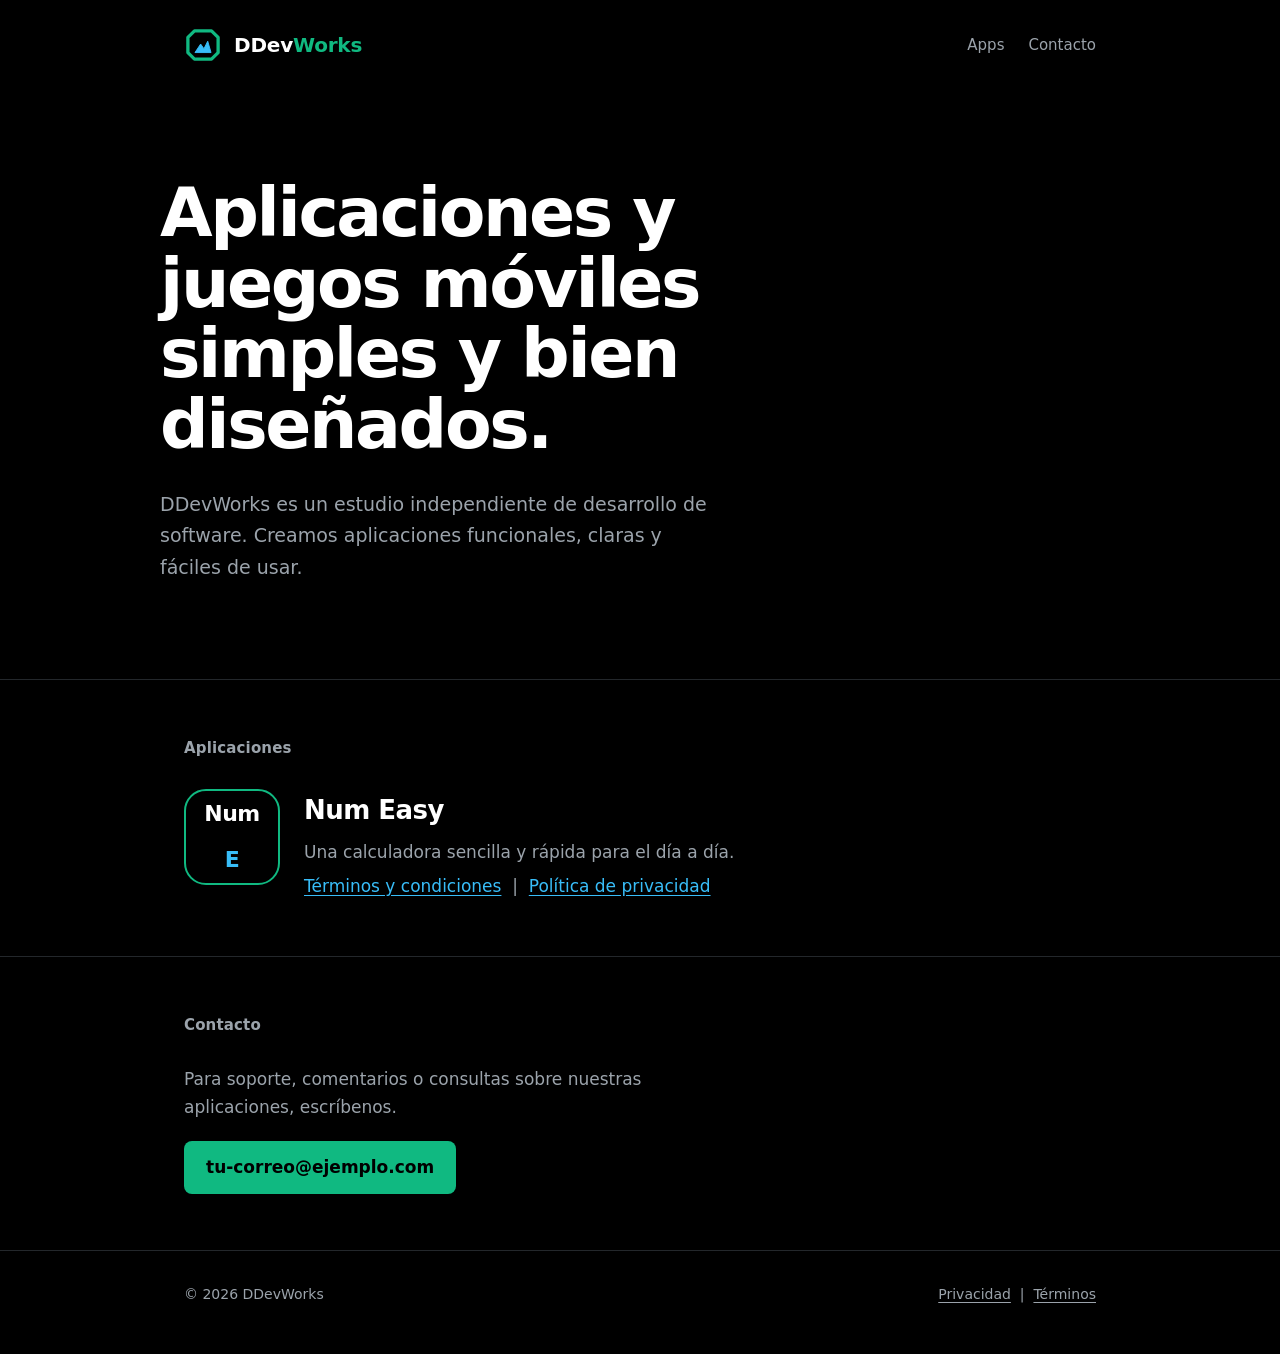
==== index.html @ 54e8f59b "Add files via upload" ====
<!DOCTYPE html>
<html lang="es">
<head>
<meta charset="utf-8">
<meta name="viewport" content="width=device-width, initial-scale=1">
<title>DDevWorks | Aplicaciones y juegos móviles</title>
<meta name="description" content="Aplicaciones y juegos móviles simples, funcionales y bien diseñados.">
<meta name="theme-color" content="#000000">
<link rel="icon" href="data:image/svg+xml,%3Csvg xmlns='http://www.w3.org/2000/svg' viewBox='-40 -36 80 72'%3E%3Crect x='-40' y='-36' width='80' height='72' fill='%23000'/%3E%3Cpath d='M-18,-30 H18 L32,-16 V16 L18,30 H-18 L-32,16 V-16 Z' fill='none' stroke='%2310B981' stroke-width='7' stroke-linejoin='round'/%3E%3Cpath d='M-17,16 L-5,-2 L2,8 L10,-8 L17,16 Z' fill='%2338BDF8' stroke='%2338BDF8' stroke-width='2' stroke-linejoin='round'/%3E%3C/svg%3E">
<style>
:root{--bg:#000;--fg:#fff;--muted:#9ba3ab;--em:#10B981;--sky:#38BDF8;--line:#23272b}
*{box-sizing:border-box}
html{-webkit-text-size-adjust:100%}
body{margin:0;background:var(--bg);color:var(--fg);font:17px/1.65 system-ui,-apple-system,"Segoe UI",Roboto,"Helvetica Neue",Arial,sans-serif}
a{color:var(--sky);text-underline-offset:3px}
a:focus-visible,.btn:focus-visible{outline:2px solid var(--sky);outline-offset:3px}
.wrap{max-width:960px;margin:0 auto;padding:0 24px}
header .wrap{display:flex;align-items:center;justify-content:space-between;gap:16px;padding-top:28px;padding-bottom:28px}
.brand{display:flex;align-items:center;gap:12px;color:var(--fg);text-decoration:none;font-weight:700;font-size:20px;letter-spacing:-.01em}
.brand b{color:var(--em);font-weight:700}
.brand svg{width:38px;height:34px;flex:none}
nav{display:flex;gap:24px}
nav a{color:var(--muted);text-decoration:none;font-size:15px}
nav a:hover{color:var(--fg)}
.hero{padding:88px 0 96px}
h1{margin:0;max-width:16ch;font-size:clamp(38px,7vw,68px);line-height:1.04;letter-spacing:-.035em;font-weight:700}
.lead{margin:28px 0 0;max-width:46ch;color:var(--muted);font-size:19px}
section{border-top:1px solid var(--line);padding:56px 0}
h2{margin:0 0 28px;font-size:15px;font-weight:600;color:var(--muted);letter-spacing:.01em}
.app{display:grid;grid-template-columns:96px 1fr;gap:24px;align-items:start}
.app-icon{width:96px;height:96px;border:2px solid var(--em);border-radius:22px;display:grid;place-items:center;font-weight:700;font-size:22px;letter-spacing:-.02em}
.app-icon span{color:var(--sky)}
.app h3{margin:0;font-size:26px;letter-spacing:-.02em}
.app p{margin:6px 0 0;color:var(--muted);max-width:52ch}
.contact p{margin:0 0 20px;max-width:48ch;color:var(--muted)}
.btn{display:inline-block;background:var(--em);color:#000;text-decoration:none;font-weight:600;padding:12px 22px;border-radius:8px}
.btn:hover{background:#34d399}
footer{border-top:1px solid var(--line);padding:32px 0 48px;color:var(--muted);font-size:14px}
footer .wrap{display:flex;flex-wrap:wrap;justify-content:space-between;gap:12px 24px}
footer a{color:var(--muted)}
footer a:hover{color:var(--fg)}
@media (max-width:560px){.app{grid-template-columns:1fr}.hero{padding:56px 0 64px}}
</style>
</head>
<body>

<header>
  <div class="wrap">
    <a class="brand" href="index.html" aria-label="DDevWorks, inicio">
      <svg viewBox="-40 -36 80 72" aria-hidden="true"><path d="M-18,-30 H18 L32,-16 V16 L18,30 H-18 L-32,16 V-16 Z" fill="none" stroke="#10B981" stroke-width="7" stroke-linejoin="round"/><path d="M-17,16 L-5,-2 L2,8 L10,-8 L17,16 Z" fill="#38BDF8" stroke="#38BDF8" stroke-width="2" stroke-linejoin="round"/></svg>
      <span>DDev<b>Works</b></span>
    </a>
    <nav aria-label="Principal">
      <a href="#apps">Apps</a>
      <a href="#contacto">Contacto</a>
    </nav>
  </div>
</header>

<main>
  <div class="wrap hero">
    <h1>Aplicaciones y juegos móviles simples y bien diseñados.</h1>
    <p class="lead">DDevWorks es un estudio independiente de desarrollo de software. Creamos aplicaciones funcionales, claras y fáciles de usar.</p>
  </div>

  <section id="apps">
    <div class="wrap">
      <h2>Aplicaciones</h2>
      <article class="app">
        <div class="app-icon" aria-hidden="true">Num<span>E</span></div>
        <div>
          <h3>Num Easy</h3>
          <p>Una calculadora sencilla y rápida para el día a día.</p>
          <p><a href="terms.html">Términos y condiciones</a> &nbsp;|&nbsp; <a href="privacy.html">Política de privacidad</a></p>
          <!-- Cuando tengas el enlace de Google Play, quita las marcas de comentario de la siguiente línea y reemplaza la dirección:
          <p><a class="btn" href="URL_DE_GOOGLE_PLAY">Ver en Google Play</a></p>
          -->
        </div>
      </article>
    </div>
  </section>

  <section id="contacto" class="contact">
    <div class="wrap">
      <h2>Contacto</h2>
      <p>Para soporte, comentarios o consultas sobre nuestras aplicaciones, escríbenos.</p>
      <a class="btn" href="mailto:tu-correo@ejemplo.com">tu-correo@ejemplo.com</a>
    </div>
  </section>
</main>

<footer>
  <div class="wrap">
    <span>&copy; 2026 DDevWorks</span>
    <span><a href="privacy.html">Privacidad</a> &nbsp;|&nbsp; <a href="terms.html">Términos</a></span>
  </div>
</footer>

</body>
</html>
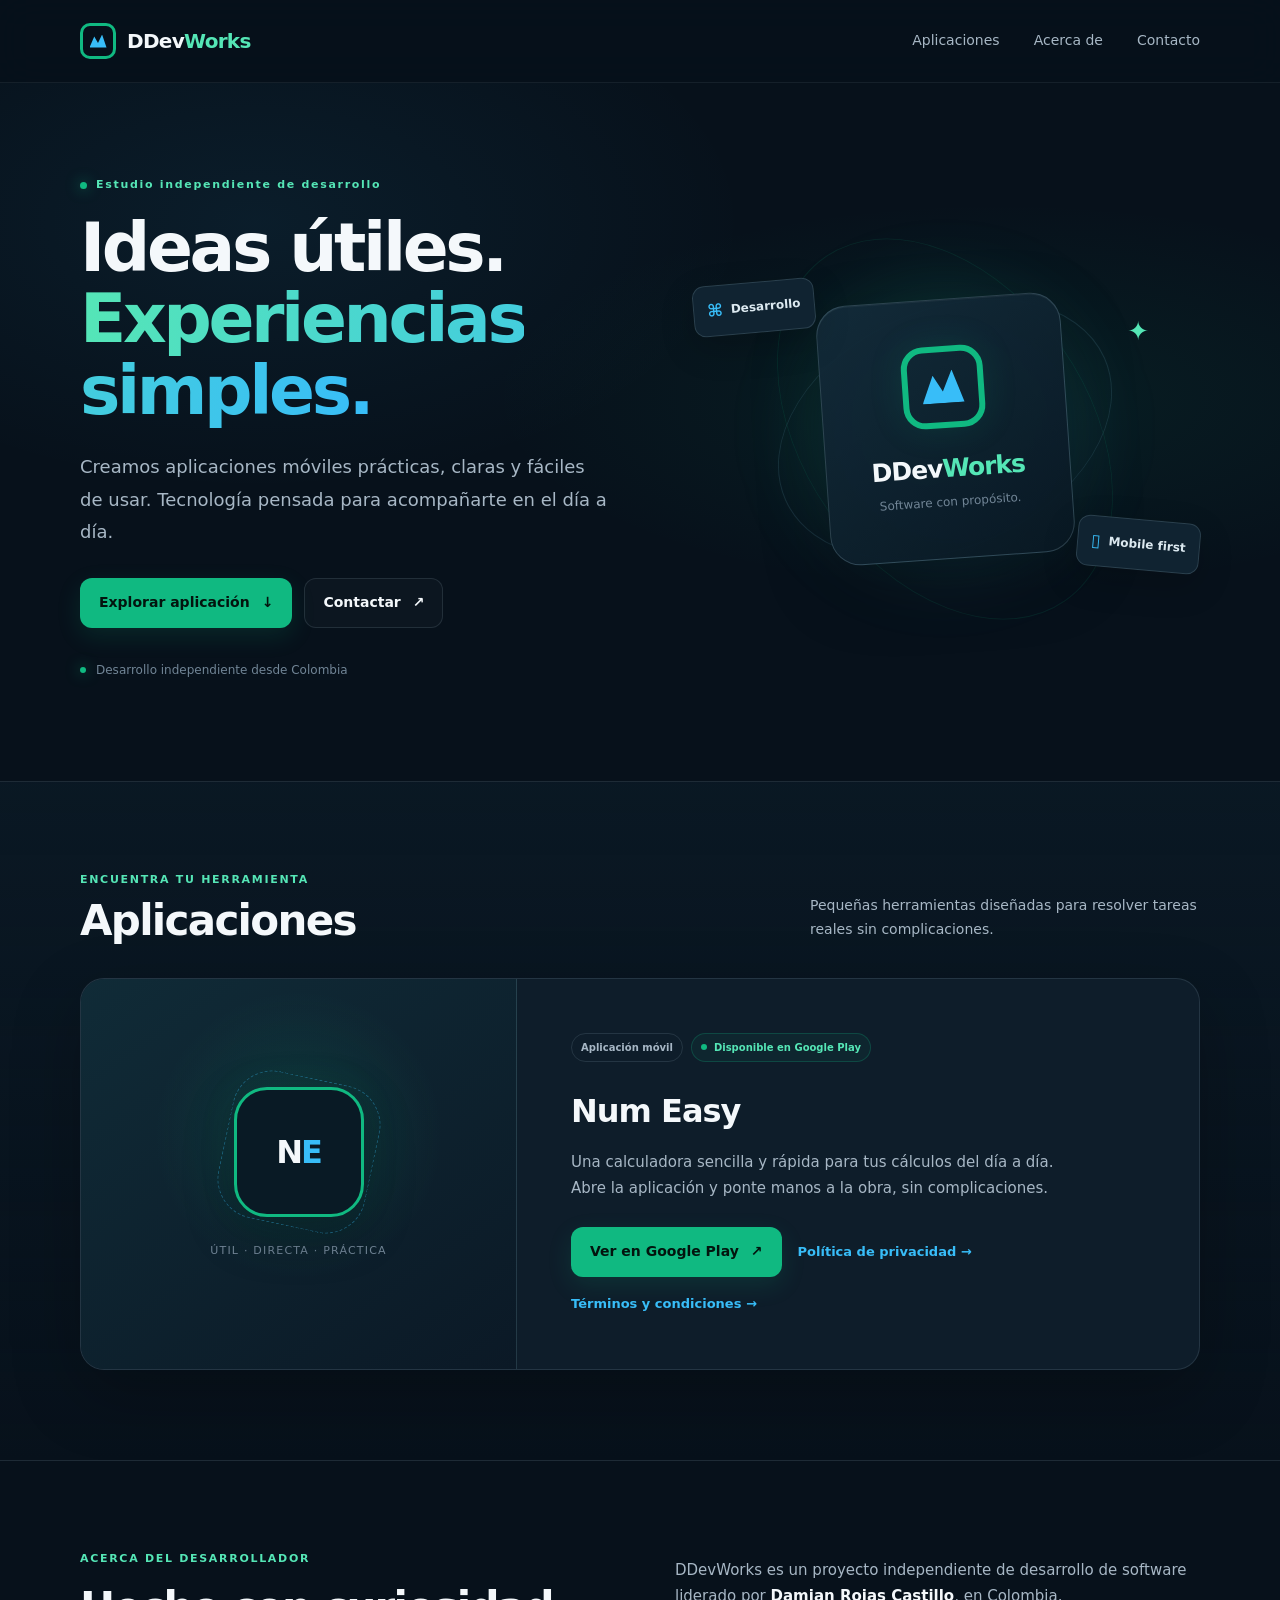
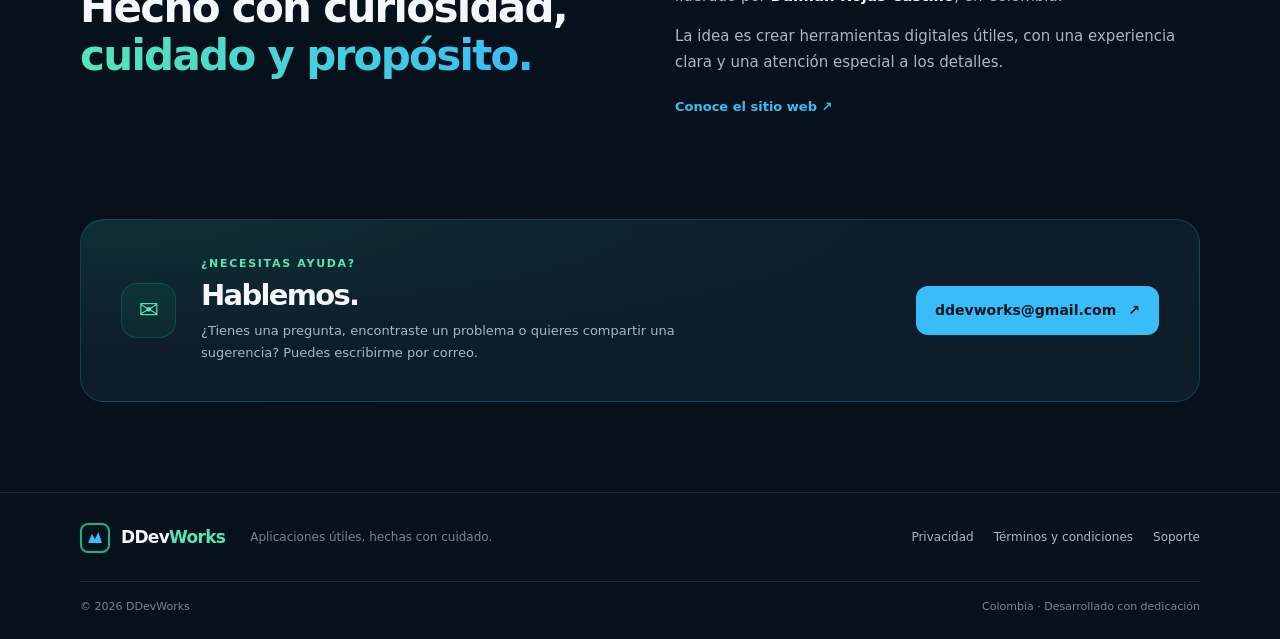
==== commit 1bd4b993: "Add files via upload" ====
--- a/index.html
+++ b/index.html
@@ -1,100 +1,109 @@
-<!DOCTYPE html>
+<!doctype html>
 <html lang="es">
 <head>
-<meta charset="utf-8">
-<meta name="viewport" content="width=device-width, initial-scale=1">
-<title>DDevWorks | Aplicaciones y juegos móviles</title>
-<meta name="description" content="Aplicaciones y juegos móviles simples, funcionales y bien diseñados.">
-<meta name="theme-color" content="#000000">
-<link rel="icon" href="data:image/svg+xml,%3Csvg xmlns='http://www.w3.org/2000/svg' viewBox='-40 -36 80 72'%3E%3Crect x='-40' y='-36' width='80' height='72' fill='%23000'/%3E%3Cpath d='M-18,-30 H18 L32,-16 V16 L18,30 H-18 L-32,16 V-16 Z' fill='none' stroke='%2310B981' stroke-width='7' stroke-linejoin='round'/%3E%3Cpath d='M-17,16 L-5,-2 L2,8 L10,-8 L17,16 Z' fill='%2338BDF8' stroke='%2338BDF8' stroke-width='2' stroke-linejoin='round'/%3E%3C/svg%3E">
-<style>
-:root{--bg:#000;--fg:#fff;--muted:#9ba3ab;--em:#10B981;--sky:#38BDF8;--line:#23272b}
-*{box-sizing:border-box}
-html{-webkit-text-size-adjust:100%}
-body{margin:0;background:var(--bg);color:var(--fg);font:17px/1.65 system-ui,-apple-system,"Segoe UI",Roboto,"Helvetica Neue",Arial,sans-serif}
-a{color:var(--sky);text-underline-offset:3px}
-a:focus-visible,.btn:focus-visible{outline:2px solid var(--sky);outline-offset:3px}
-.wrap{max-width:960px;margin:0 auto;padding:0 24px}
-header .wrap{display:flex;align-items:center;justify-content:space-between;gap:16px;padding-top:28px;padding-bottom:28px}
-.brand{display:flex;align-items:center;gap:12px;color:var(--fg);text-decoration:none;font-weight:700;font-size:20px;letter-spacing:-.01em}
-.brand b{color:var(--em);font-weight:700}
-.brand svg{width:38px;height:34px;flex:none}
-nav{display:flex;gap:24px}
-nav a{color:var(--muted);text-decoration:none;font-size:15px}
-nav a:hover{color:var(--fg)}
-.hero{padding:88px 0 96px}
-h1{margin:0;max-width:16ch;font-size:clamp(38px,7vw,68px);line-height:1.04;letter-spacing:-.035em;font-weight:700}
-.lead{margin:28px 0 0;max-width:46ch;color:var(--muted);font-size:19px}
-section{border-top:1px solid var(--line);padding:56px 0}
-h2{margin:0 0 28px;font-size:15px;font-weight:600;color:var(--muted);letter-spacing:.01em}
-.app{display:grid;grid-template-columns:96px 1fr;gap:24px;align-items:start}
-.app-icon{width:96px;height:96px;border:2px solid var(--em);border-radius:22px;display:grid;place-items:center;font-weight:700;font-size:22px;letter-spacing:-.02em}
-.app-icon span{color:var(--sky)}
-.app h3{margin:0;font-size:26px;letter-spacing:-.02em}
-.app p{margin:6px 0 0;color:var(--muted);max-width:52ch}
-.contact p{margin:0 0 20px;max-width:48ch;color:var(--muted)}
-.btn{display:inline-block;background:var(--em);color:#000;text-decoration:none;font-weight:600;padding:12px 22px;border-radius:8px}
-.btn:hover{background:#34d399}
-footer{border-top:1px solid var(--line);padding:32px 0 48px;color:var(--muted);font-size:14px}
-footer .wrap{display:flex;flex-wrap:wrap;justify-content:space-between;gap:12px 24px}
-footer a{color:var(--muted)}
-footer a:hover{color:var(--fg)}
-@media (max-width:560px){.app{grid-template-columns:1fr}.hero{padding:56px 0 64px}}
-</style>
+  <meta charset="utf-8">
+  <meta name="viewport" content="width=device-width, initial-scale=1">
+  <meta name="theme-color" content="#07111b">
+  <meta name="description" content="DDevWorks crea aplicaciones móviles útiles, sencillas y cuidadas. Conoce Num Easy y recibe soporte.">
+  <title>DDevWorks — Aplicaciones útiles, hechas con cuidado</title>
+  <link rel="icon" href="assets/img/favicon.svg" type="image/svg+xml">
+  <link rel="stylesheet" href="assets/css/styles.css">
+  <script src="assets/js/main.js" defer></script>
 </head>
 <body>
+  <a class="skip-link" href="#contenido">Saltar al contenido</a>
+  <header class="site-header">
+    <div class="container header-inner">
+      <a class="brand" href="index.html" aria-label="DDevWorks, inicio">
+        <span class="brand-mark" aria-hidden="true"><span></span></span>
+        <span>DDev<span class="brand-accent">Works</span></span>
+      </a>
+      <button class="menu-toggle" type="button" aria-expanded="false" aria-controls="site-nav">
+        <span class="sr-only">Abrir menú</span><span class="menu-lines" aria-hidden="true"></span>
+      </button>
+      <nav class="site-nav" id="site-nav" aria-label="Navegación principal">
+        <a href="#aplicaciones">Aplicaciones</a>
+        <a href="#acerca">Acerca de</a>
+        <a href="#contacto">Contacto</a>
+      </nav>
+    </div>
+  </header>
 
-<header>
-  <div class="wrap">
-    <a class="brand" href="index.html" aria-label="DDevWorks, inicio">
-      <svg viewBox="-40 -36 80 72" aria-hidden="true"><path d="M-18,-30 H18 L32,-16 V16 L18,30 H-18 L-32,16 V-16 Z" fill="none" stroke="#10B981" stroke-width="7" stroke-linejoin="round"/><path d="M-17,16 L-5,-2 L2,8 L10,-8 L17,16 Z" fill="#38BDF8" stroke="#38BDF8" stroke-width="2" stroke-linejoin="round"/></svg>
-      <span>DDev<b>Works</b></span>
-    </a>
-    <nav aria-label="Principal">
-      <a href="#apps">Apps</a>
-      <a href="#contacto">Contacto</a>
-    </nav>
-  </div>
-</header>
+  <main id="contenido">
+    <section class="hero">
+      <div class="container hero-grid">
+        <div class="hero-copy">
+          <p class="eyebrow"><span class="eyebrow-dot"></span> Estudio independiente de desarrollo</p>
+          <h1>Ideas útiles.<br><span class="text-gradient">Experiencias simples.</span></h1>
+          <p class="hero-lead">Creamos aplicaciones móviles prácticas, claras y fáciles de usar. Tecnología pensada para acompañarte en el día a día.</p>
+          <div class="hero-actions">
+            <a class="button button-primary" href="#aplicaciones">Explorar aplicación <span aria-hidden="true">↓</span></a>
+            <a class="button button-secondary" href="mailto:ddevworks@gmail.com">Contactar <span aria-hidden="true">↗</span></a>
+          </div>
+          <div class="hero-note"><span class="status-dot"></span> Desarrollo independiente desde Colombia</div>
+        </div>
+        <div class="hero-art" aria-label="Identidad visual de DDevWorks" role="img">
+          <div class="orbit orbit-one"></div><div class="orbit orbit-two"></div>
+          <div class="art-glow"></div>
+          <div class="logo-tile"><div class="brand-mark brand-mark-large"><span></span></div><div class="tile-wordmark">DDev<span>Works</span></div><p>Software con propósito.</p></div>
+          <span class="float-chip chip-code"><span aria-hidden="true">⌘</span> Desarrollo</span>
+          <span class="float-chip chip-mobile"><span aria-hidden="true">▯</span> Mobile first</span>
+          <span class="float-chip chip-spark">✦</span>
+        </div>
+      </div>
+    </section>
 
-<main>
-  <div class="wrap hero">
-    <h1>Aplicaciones y juegos móviles simples y bien diseñados.</h1>
-    <p class="lead">DDevWorks es un estudio independiente de desarrollo de software. Creamos aplicaciones funcionales, claras y fáciles de usar.</p>
-  </div>
+    <section class="section apps-section" id="aplicaciones">
+      <div class="container">
+        <div class="section-heading">
+          <div><p class="eyebrow">ENCUENTRA TU HERRAMIENTA</p><h2>Aplicaciones</h2></div>
+          <p>Pequeñas herramientas diseñadas para resolver tareas reales sin complicaciones.</p>
+        </div>
+        <article class="app-card">
+          <div class="app-visual">
+            <div class="num-icon" aria-label="Icono conceptual de Num Easy">
+              <span class="num-symbol">N<span>E</span></span>
+              <span class="num-orbit"></span>
+            </div>
+            <span class="visual-caption">Útil · Directa · Práctica</span>
+          </div>
+          <div class="app-details">
+            <div class="app-meta"><span class="tag">Aplicación móvil</span><span class="tag tag-live"><span></span> Disponible en Google Play</span></div>
+            <h3>Num Easy</h3>
+            <p class="app-description">Una calculadora sencilla y rápida para tus cálculos del día a día. Abre la aplicación y ponte manos a la obra, sin complicaciones.</p>
+            <div class="app-links">
+              <a class="button button-primary" href="https://play.google.com/store/apps/details?id=com.ddevworks.numeasy&amp;pcampaignid=web_share" target="_blank" rel="noopener noreferrer">Ver en Google Play <span aria-hidden="true">↗</span></a>
+              <a class="text-link" href="privacy.html">Política de privacidad <span aria-hidden="true">→</span></a>
+              <a class="text-link" href="terms.html">Términos y condiciones <span aria-hidden="true">→</span></a>
+            </div>
+          </div>
+        </article>
+      </div>
+    </section>
 
-  <section id="apps">
-    <div class="wrap">
-      <h2>Aplicaciones</h2>
-      <article class="app">
-        <div class="app-icon" aria-hidden="true">Num<span>E</span></div>
-        <div>
-          <h3>Num Easy</h3>
-          <p>Una calculadora sencilla y rápida para el día a día.</p>
-          <p><a href="terms.html">Términos y condiciones</a> &nbsp;|&nbsp; <a href="privacy.html">Política de privacidad</a></p>
-          <!-- Cuando tengas el enlace de Google Play, quita las marcas de comentario de la siguiente línea y reemplaza la dirección:
-          <p><a class="btn" href="URL_DE_GOOGLE_PLAY">Ver en Google Play</a></p>
-          -->
-        </div>
-      </article>
+    <section class="section about-section" id="acerca">
+      <div class="container about-grid">
+        <div><p class="eyebrow">ACERCA DEL DESARROLLADOR</p><h2>Hecho con curiosidad,<br><span class="text-gradient">cuidado y propósito.</span></h2></div>
+        <div class="about-copy"><p>DDevWorks es un proyecto independiente de desarrollo de software liderado por <strong>Damian Rojas Castillo</strong>, en Colombia.</p><p>La idea es crear herramientas digitales útiles, con una experiencia clara y una atención especial a los detalles.</p><a class="text-link" href="https://ddevworks.blogspot.com/" target="_blank" rel="noopener noreferrer">Conoce el sitio web <span aria-hidden="true">↗</span></a></div>
+      </div>
+    </section>
+
+    <section class="contact-section" id="contacto">
+      <div class="container contact-panel">
+        <div class="contact-icon" aria-hidden="true">✉</div>
+        <div class="contact-copy"><p class="eyebrow">¿NECESITAS AYUDA?</p><h2>Hablemos.</h2><p>¿Tienes una pregunta, encontraste un problema o quieres compartir una sugerencia? Puedes escribirme por correo.</p></div>
+        <a class="button button-light" href="mailto:ddevworks@gmail.com">ddevworks@gmail.com <span aria-hidden="true">↗</span></a>
+      </div>
+    </section>
+  </main>
+
+  <footer class="site-footer">
+    <div class="container footer-main">
+      <a class="brand footer-brand" href="index.html"><span class="brand-mark" aria-hidden="true"><span></span></span><span>DDev<span class="brand-accent">Works</span></span></a>
+      <p>Aplicaciones útiles, hechas con cuidado.</p>
+      <nav aria-label="Enlaces legales"><a href="privacy.html">Privacidad</a><a href="terms.html">Términos y condiciones</a><a href="mailto:ddevworks@gmail.com">Soporte</a></nav>
     </div>
-  </section>
-
-  <section id="contacto" class="contact">
-    <div class="wrap">
-      <h2>Contacto</h2>
-      <p>Para soporte, comentarios o consultas sobre nuestras aplicaciones, escríbenos.</p>
-      <a class="btn" href="mailto:tu-correo@ejemplo.com">tu-correo@ejemplo.com</a>
-    </div>
-  </section>
-</main>
-
-<footer>
-  <div class="wrap">
-    <span>&copy; 2026 DDevWorks</span>
-    <span><a href="privacy.html">Privacidad</a> &nbsp;|&nbsp; <a href="terms.html">Términos</a></span>
-  </div>
-</footer>
-
+    <div class="container footer-bottom"><span>© <span data-current-year>2026</span> DDevWorks</span><span>Colombia <span aria-hidden="true">·</span> Desarrollado con dedicación</span></div>
+  </footer>
 </body>
 </html>
--- a/assets/css/styles.css
+++ b/assets/css/styles.css
@@ -0,0 +1,182 @@
+:root {
+  color-scheme: dark;
+  --bg: #07111b;
+  --bg-soft: #0b1824;
+  --surface: #0e1d2a;
+  --surface-raised: #122536;
+  --text: #f4f8fb;
+  --muted: #a7b7c5;
+  --subtle: #718596;
+  --green: #10b981;
+  --green-light: #55e6b6;
+  --blue: #38bdf8;
+  --line: rgba(183, 211, 230, .13);
+  --radius: 24px;
+  --shadow: 0 24px 70px rgba(0, 0, 0, .24);
+}
+* { box-sizing: border-box; }
+html { scroll-behavior: smooth; scroll-padding-top: 90px; }
+body { margin: 0; background: var(--bg); color: var(--text); font: 16px/1.7 system-ui, -apple-system, BlinkMacSystemFont, "Segoe UI", sans-serif; -webkit-font-smoothing: antialiased; }
+a { color: inherit; text-underline-offset: 4px; }
+a:focus-visible, button:focus-visible { outline: 3px solid var(--blue); outline-offset: 4px; }
+button, a { -webkit-tap-highlight-color: transparent; }
+.container { width: min(1120px, calc(100% - 48px)); margin-inline: auto; }
+.skip-link { position: absolute; top: -60px; left: 16px; z-index: 100; padding: 10px 14px; background: var(--green); color: #04120d; border-radius: 8px; }
+.skip-link:focus { top: 12px; }
+.sr-only { position: absolute; width: 1px; height: 1px; padding: 0; margin: -1px; overflow: hidden; clip: rect(0,0,0,0); white-space: nowrap; border: 0; }
+.site-header { position: sticky; z-index: 20; top: 0; background: rgba(7,17,27,.84); border-bottom: 1px solid rgba(183,211,230,.08); backdrop-filter: blur(18px); }
+.header-inner { min-height: 82px; display: flex; align-items: center; justify-content: space-between; gap: 24px; }
+.brand { display: inline-flex; align-items: center; gap: 11px; text-decoration: none; font-size: 20px; font-weight: 750; letter-spacing: -.7px; }
+.brand-accent { color: var(--green-light); }
+.brand-mark { position: relative; display: inline-grid; place-items: center; width: 36px; height: 36px; border: 3px solid var(--green); border-radius: 10px; transform: rotate(0deg); flex: none; }
+.brand-mark span { width: 17px; height: 13px; background: var(--blue); clip-path: polygon(0 100%, 28% 15%, 50% 65%, 74% 0, 100% 100%); }
+.site-nav { display: flex; align-items: center; gap: 34px; }
+.site-nav a, .site-footer nav a { color: var(--muted); font-size: 14px; text-decoration: none; transition: color .2s ease; }
+.site-nav a:hover, .site-footer nav a:hover { color: var(--green-light); }
+.menu-toggle { display: none; }
+.hero { position: relative; overflow: hidden; padding: 94px 0 100px; background: radial-gradient(ellipse at 78% 45%, rgba(16,185,129,.08), transparent 36%), radial-gradient(ellipse at 20% 20%, rgba(56,189,248,.07), transparent 34%); }
+.hero-grid { display: grid; grid-template-columns: 1.05fr .95fr; align-items: center; gap: 48px; min-height: 430px; }
+.eyebrow { display: flex; align-items: center; gap: 9px; margin: 0 0 18px; color: var(--green-light); font-size: 11px; line-height: 1.5; font-weight: 800; letter-spacing: 1.7px; }
+.eyebrow-dot, .status-dot { width: 7px; height: 7px; border-radius: 50%; background: var(--green); box-shadow: 0 0 14px rgba(16,185,129,.7); }
+h1, h2, h3, p { margin-top: 0; }
+h1 { margin-bottom: 24px; font-size: clamp(42px, 5.3vw, 68px); line-height: 1.06; letter-spacing: -3.4px; font-weight: 780; }
+.text-gradient { color: var(--green-light); background: linear-gradient(100deg, var(--green-light), var(--blue)); -webkit-background-clip: text; background-clip: text; -webkit-text-fill-color: transparent; }
+.hero-lead { max-width: 530px; margin-bottom: 30px; color: var(--muted); font-size: 18px; line-height: 1.8; }
+.hero-actions { display: flex; flex-wrap: wrap; gap: 12px; }
+.button { display: inline-flex; min-height: 48px; align-items: center; justify-content: center; gap: 12px; padding: 12px 18px; border: 1px solid transparent; border-radius: 12px; font-size: 14px; font-weight: 750; text-decoration: none; transition: transform .2s ease, background .2s ease, border-color .2s ease; }
+.button:hover { transform: translateY(-2px); }
+.button-primary { color: #03140e; background: var(--green); box-shadow: 0 8px 24px rgba(16,185,129,.14); }
+.button-primary:hover { background: var(--green-light); }
+.button-secondary { color: var(--text); border-color: var(--line); background: rgba(255,255,255,.025); }
+.button-secondary:hover { border-color: rgba(56,189,248,.5); }
+.hero-note { display: flex; align-items: center; gap: 10px; margin-top: 32px; color: var(--subtle); font-size: 12px; }
+.status-dot { width: 6px; height: 6px; }
+.hero-art { min-height: 390px; display: grid; place-items: center; position: relative; isolation: isolate; }
+.art-glow { position: absolute; width: 280px; height: 280px; border-radius: 50%; background: linear-gradient(135deg, rgba(16,185,129,.16), rgba(56,189,248,.13)); filter: blur(36px); z-index: -1; }
+.orbit { position: absolute; width: 350px; height: 350px; border: 1px solid rgba(117,181,205,.15); border-radius: 50%; transform: rotate(-24deg) scaleY(.68); }
+.orbit-two { width: 420px; height: 420px; transform: rotate(55deg) scaleY(.68); border-color: rgba(16,185,129,.12); }
+.logo-tile { display: flex; flex-direction: column; align-items: center; justify-content: center; width: 245px; height: 260px; border: 1px solid rgba(182,220,235,.2); border-radius: 30px; background: linear-gradient(145deg, rgba(19,43,58,.96), rgba(9,24,35,.96)); box-shadow: var(--shadow), inset 0 1px rgba(255,255,255,.05); transform: rotate(-4deg); }
+.brand-mark-large { width: 82px; height: 82px; border-width: 6px; border-radius: 22px; box-shadow: 0 0 35px rgba(16,185,129,.13); }
+.brand-mark-large span { width: 42px; height: 33px; }
+.tile-wordmark { margin-top: 20px; font-size: 25px; font-weight: 800; letter-spacing: -1px; }
+.tile-wordmark span { color: var(--green-light); }
+.logo-tile p { margin: 2px 0 0; color: var(--subtle); font-size: 12px; }
+.float-chip { position: absolute; display: inline-flex; align-items: center; gap: 8px; padding: 10px 13px; color: #dce9f0; border: 1px solid rgba(181,214,230,.16); border-radius: 12px; background: #102331; box-shadow: 0 12px 35px rgba(0,0,0,.18); font-size: 12px; font-weight: 650; }
+.float-chip span { color: var(--blue); font-size: 17px; }
+.chip-code { top: 48px; left: 2px; transform: rotate(-5deg); }
+.chip-mobile { right: 0; bottom: 54px; transform: rotate(5deg); }
+.chip-spark { top: 65px; right: 38px; color: var(--green-light); font-size: 26px; border: 0; background: transparent; box-shadow: none; }
+.section { padding: 90px 0; border-top: 1px solid var(--line); }
+.apps-section { background: linear-gradient(180deg, rgba(12,29,42,.56), transparent); }
+.section-heading { display: flex; align-items: end; justify-content: space-between; gap: 30px; margin-bottom: 32px; }
+.section-heading .eyebrow { margin-bottom: 9px; }
+h2 { margin-bottom: 0; font-size: clamp(30px, 4vw, 42px); line-height: 1.16; letter-spacing: -1.7px; }
+.section-heading > p { max-width: 390px; margin-bottom: 4px; color: var(--muted); font-size: 14px; }
+.app-card { display: grid; grid-template-columns: .78fr 1.22fr; overflow: hidden; border: 1px solid var(--line); border-radius: var(--radius); background: var(--surface); box-shadow: var(--shadow); }
+.app-visual { display: flex; flex-direction: column; align-items: center; justify-content: center; min-height: 330px; gap: 25px; background: radial-gradient(circle at 50% 40%, rgba(16,185,129,.15), transparent 45%), linear-gradient(145deg, #102b37, #0b1926); border-right: 1px solid var(--line); }
+.num-icon { position: relative; display: grid; place-items: center; width: 130px; height: 130px; border: 3px solid var(--green); border-radius: 33px; background: #091a25; box-shadow: 0 16px 50px rgba(0,0,0,.25), 0 0 40px rgba(16,185,129,.08); }
+.num-symbol { font-size: 32px; font-weight: 850; letter-spacing: -2px; }
+.num-symbol span { color: var(--blue); }
+.num-orbit { position: absolute; inset: -13px; border: 1px dashed rgba(56,189,248,.35); border-radius: 40px; transform: rotate(12deg); }
+.visual-caption { color: var(--subtle); font-size: 11px; letter-spacing: 1.2px; text-transform: uppercase; }
+.app-details { padding: clamp(28px, 5vw, 54px); align-self: center; }
+.app-meta { display: flex; flex-wrap: wrap; gap: 8px; margin-bottom: 22px; }
+.tag { display: inline-flex; align-items: center; gap: 7px; padding: 5px 9px; border: 1px solid var(--line); border-radius: 100px; color: var(--muted); font-size: 10px; font-weight: 700; }
+.tag-live { color: var(--green-light); border-color: rgba(16,185,129,.24); background: rgba(16,185,129,.06); }
+.tag-live span { width: 6px; height: 6px; border-radius: 50%; background: var(--green); }
+.app-details h3 { margin-bottom: 12px; font-size: 32px; letter-spacing: -1px; }
+.app-description { max-width: 510px; margin-bottom: 26px; color: var(--muted); font-size: 15px; }
+.app-links { display: flex; flex-wrap: wrap; align-items: center; gap: 16px; }
+.text-link { color: var(--blue); font-size: 13px; font-weight: 700; text-decoration: none; }
+.text-link:hover { color: var(--green-light); }
+.about-section { background: var(--bg); }
+.about-grid { display: grid; grid-template-columns: 1fr 1fr; gap: 70px; align-items: start; }
+.about-grid .eyebrow { margin-bottom: 16px; }
+.about-copy { padding-top: 7px; }
+.about-copy p { color: var(--muted); font-size: 15px; }
+.about-copy strong { color: var(--text); }
+.about-copy .text-link { display: inline-block; margin-top: 6px; }
+.contact-section { padding: 10px 0 90px; }
+.contact-panel { display: flex; align-items: center; gap: 25px; padding: 36px 40px; border: 1px solid rgba(56,189,248,.2); border-radius: var(--radius); background: radial-gradient(ellipse at 0 0, rgba(16,185,129,.12), transparent 50%), var(--surface); }
+.contact-icon { display: grid; place-items: center; width: 55px; height: 55px; flex: none; border: 1px solid rgba(16,185,129,.25); border-radius: 16px; color: var(--green-light); background: rgba(16,185,129,.08); font-size: 24px; }
+.contact-copy { flex: 1; }
+.contact-copy .eyebrow { margin-bottom: 6px; }
+.contact-copy h2 { margin-bottom: 8px; font-size: 29px; }
+.contact-copy > p:last-child { max-width: 510px; margin-bottom: 0; color: var(--muted); font-size: 13px; }
+.button-light { color: #06141e; background: var(--blue); white-space: nowrap; }
+.button-light:hover { background: #8bdcff; }
+.site-footer { border-top: 1px solid var(--line); }
+.footer-main { display: flex; align-items: center; gap: 25px; padding-top: 30px; padding-bottom: 28px; }
+.footer-brand { font-size: 17px; }
+.footer-brand .brand-mark { width: 30px; height: 30px; border-radius: 8px; border-width: 2px; }
+.footer-brand .brand-mark span { width: 14px; height: 11px; }
+.footer-main > p { margin: 0; color: var(--subtle); font-size: 12px; }
+.site-footer nav { display: flex; flex-wrap: wrap; gap: 20px; margin-left: auto; }
+.site-footer nav a { font-size: 12px; }
+.footer-bottom { display: flex; justify-content: space-between; gap: 20px; padding-top: 16px; padding-bottom: 23px; border-top: 1px solid var(--line); color: var(--subtle); font-size: 11px; }
+.page-main { min-height: 65vh; padding: 65px 0 90px; }
+.legal-article { max-width: 790px; margin: 0 auto; }
+.legal-article .eyebrow { margin-bottom: 13px; }
+.legal-article h1 { margin-bottom: 12px; font-size: clamp(36px, 5vw, 54px); }
+.legal-date { margin-bottom: 36px; color: var(--subtle); font-size: 13px; }
+.legal-article h2 { margin: 36px 0 12px; font-size: 23px; letter-spacing: -.6px; }
+.legal-article p, .legal-article li { color: #bdcbd5; font-size: 15px; }
+.legal-article ul { padding-left: 22px; }
+.legal-article a { color: var(--blue); }
+@media (max-width: 850px) {
+  .hero { padding: 70px 0 76px; }
+  .hero-grid { grid-template-columns: 1fr .8fr; gap: 20px; }
+  .hero-art { transform: scale(.88); }
+  .chip-code { left: -10px; }
+  .chip-mobile { right: -10px; }
+  .app-card { grid-template-columns: .7fr 1.3fr; }
+  .app-details { padding: 30px; }
+  .contact-panel { flex-wrap: wrap; }
+  .contact-copy { min-width: calc(100% - 90px); }
+  .button-light { margin-left: 80px; }
+  .footer-main { flex-wrap: wrap; }
+}
+@media (max-width: 620px) {
+  .container { width: min(100% - 36px, 520px); }
+  .header-inner { min-height: 70px; }
+  .brand { font-size: 19px; }
+  .menu-toggle { display: grid; place-items: center; width: 43px; height: 43px; border: 1px solid var(--line); border-radius: 12px; background: var(--surface); color: var(--text); cursor: pointer; }
+  .menu-lines, .menu-lines::before, .menu-lines::after { display: block; width: 18px; height: 2px; border-radius: 3px; background: currentColor; }
+  .menu-lines { position: relative; }
+  .menu-lines::before, .menu-lines::after { position: absolute; left: 0; content: ""; }
+  .menu-lines::before { top: -6px; }
+  .menu-lines::after { top: 6px; }
+  .site-nav { position: absolute; top: calc(100% + 1px); left: 0; right: 0; display: none; flex-direction: column; align-items: stretch; gap: 0; padding: 8px 18px 16px; border-bottom: 1px solid var(--line); background: #091722; }
+  .site-nav.is-open { display: flex; }
+  .site-nav a { padding: 12px 4px; }
+  .hero { padding: 58px 0 40px; }
+  .hero-grid { grid-template-columns: 1fr; gap: 20px; }
+  h1 { font-size: clamp(40px, 11vw, 57px); letter-spacing: -2.5px; }
+  .hero-lead { font-size: 16px; }
+  .hero-art { min-height: 315px; transform: scale(.82); margin: -14px 0 -24px; }
+  .section { padding: 62px 0; }
+  .section-heading { display: block; }
+  .section-heading > p { margin-top: 15px; }
+  .app-card { grid-template-columns: 1fr; }
+  .app-visual { min-height: 245px; border-right: 0; border-bottom: 1px solid var(--line); }
+  .num-icon { width: 105px; height: 105px; border-radius: 27px; }
+  .num-symbol { font-size: 28px; }
+  .app-details { padding: 27px 22px 30px; }
+  .app-details h3 { font-size: 29px; }
+  .app-links { align-items: flex-start; flex-direction: column; gap: 15px; }
+  .about-grid { grid-template-columns: 1fr; gap: 25px; }
+  .contact-section { padding: 0 0 62px; }
+  .contact-panel { align-items: flex-start; gap: 16px; padding: 25px 21px; }
+  .contact-icon { width: 45px; height: 45px; border-radius: 13px; }
+  .contact-copy { min-width: 0; width: calc(100% - 62px); }
+  .contact-copy h2 { font-size: 26px; }
+  .button-light { margin-left: 0; white-space: normal; }
+  .footer-main { align-items: flex-start; flex-direction: column; gap: 13px; }
+  .site-footer nav { margin-left: 0; gap: 12px 18px; }
+  .footer-bottom { flex-direction: column; gap: 5px; }
+  .page-main { padding: 48px 0 65px; }
+  .legal-article h1 { letter-spacing: -2px; }
+}
+@media (prefers-reduced-motion: reduce) {
+  *, *::before, *::after { scroll-behavior: auto !important; animation-duration: .01ms !important; transition-duration: .01ms !important; }
+}
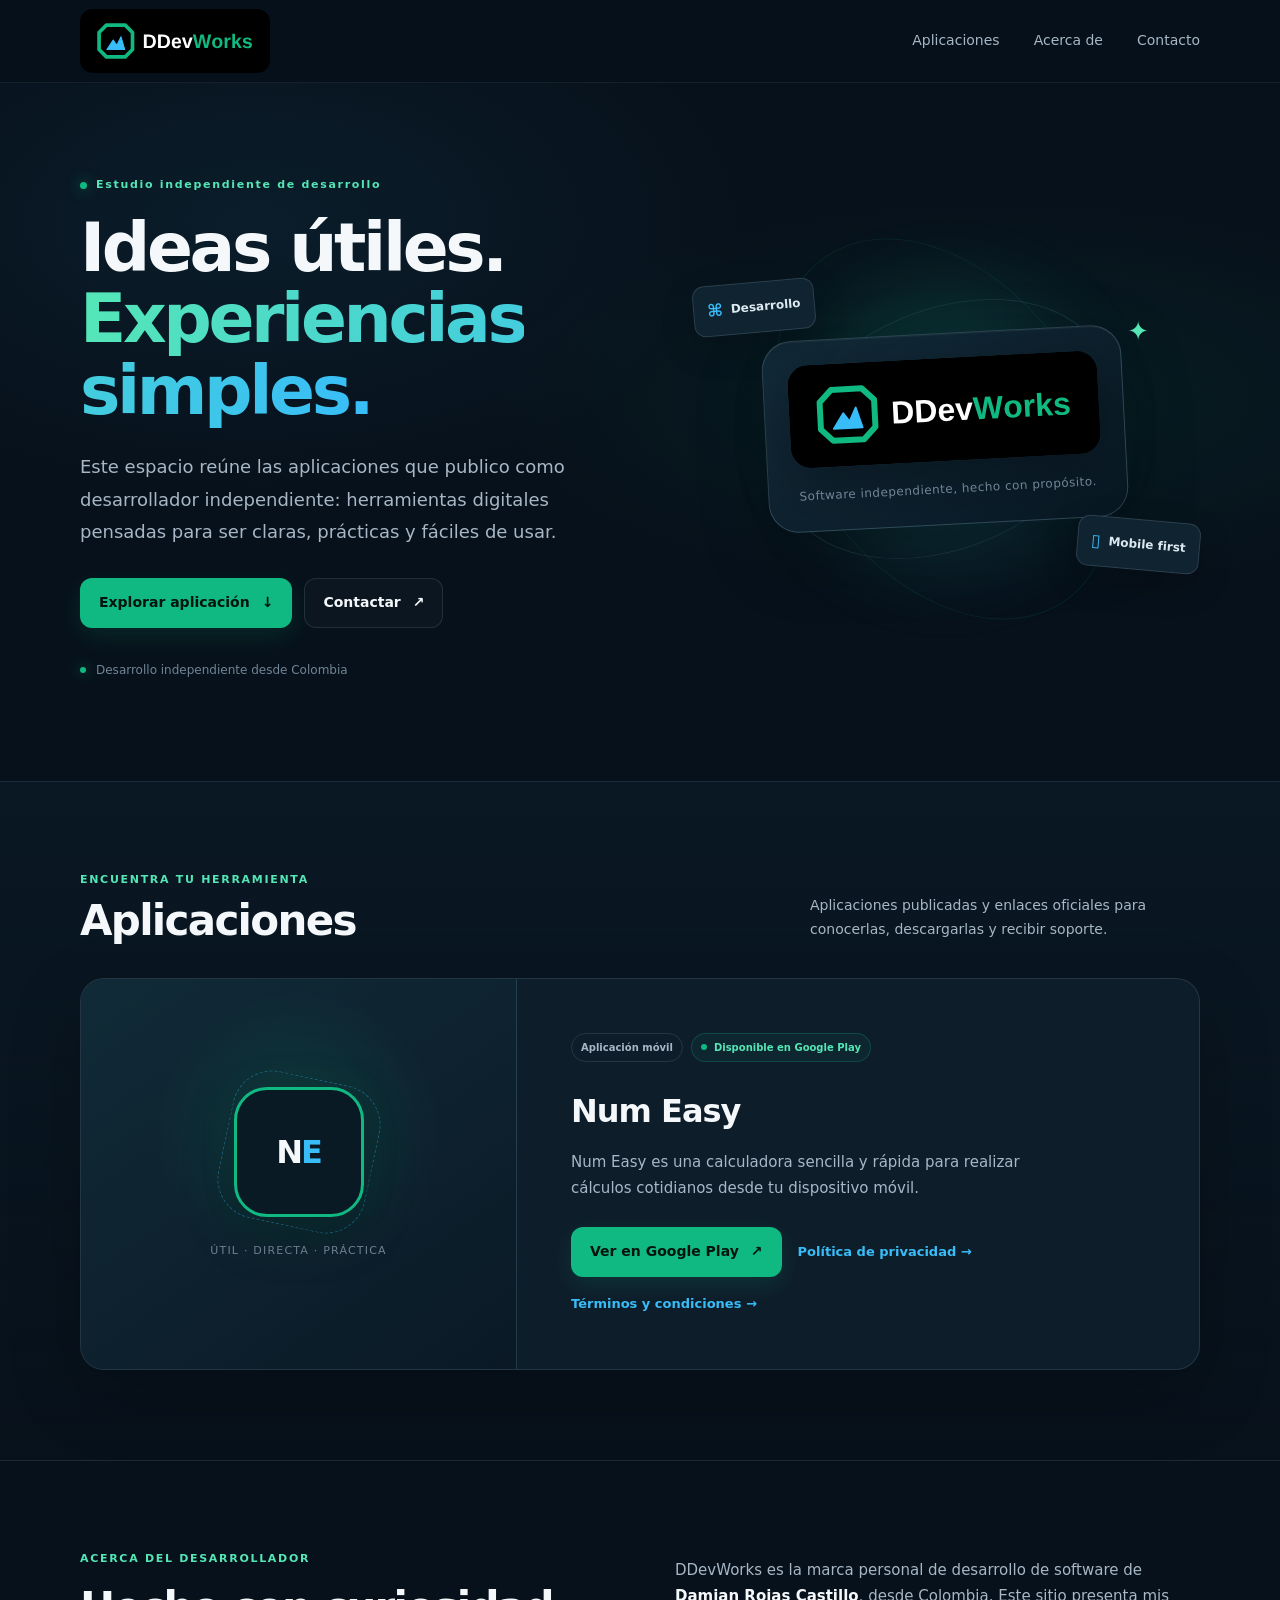
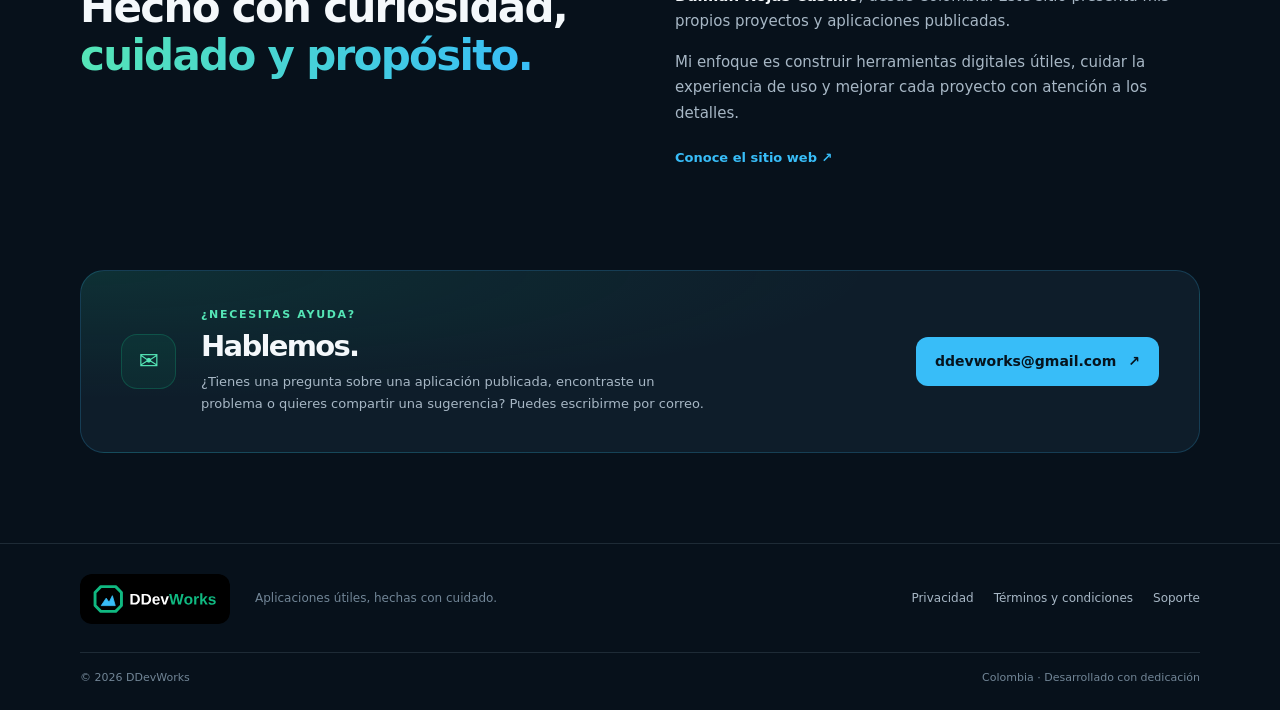
==== commit 012529b0: "Add files via upload" ====
--- a/index.html
+++ b/index.html
@@ -4,7 +4,10 @@
   <meta charset="utf-8">
   <meta name="viewport" content="width=device-width, initial-scale=1">
   <meta name="theme-color" content="#07111b">
-  <meta name="description" content="DDevWorks crea aplicaciones móviles útiles, sencillas y cuidadas. Conoce Num Easy y recibe soporte.">
+  <meta property="og:title" content="DDevWorks — Aplicaciones móviles">
+  <meta property="og:description" content="Conoce las aplicaciones publicadas por DDevWorks.">
+  <meta property="og:type" content="website">
+  <meta name="description" content="Conoce las aplicaciones móviles publicadas por DDevWorks, un proyecto independiente de desarrollo de software de Damian Rojas Castillo.">
   <title>DDevWorks — Aplicaciones útiles, hechas con cuidado</title>
   <link rel="icon" href="assets/img/favicon.svg" type="image/svg+xml">
   <link rel="stylesheet" href="assets/css/styles.css">
@@ -15,8 +18,7 @@
   <header class="site-header">
     <div class="container header-inner">
       <a class="brand" href="index.html" aria-label="DDevWorks, inicio">
-        <span class="brand-mark" aria-hidden="true"><span></span></span>
-        <span>DDev<span class="brand-accent">Works</span></span>
+        <img class="brand-logo" src="assets/img/ddevworks-logo-completo-negro-puro.svg" alt="DDevWorks">
       </a>
       <button class="menu-toggle" type="button" aria-expanded="false" aria-controls="site-nav">
         <span class="sr-only">Abrir menú</span><span class="menu-lines" aria-hidden="true"></span>
@@ -35,7 +37,7 @@
         <div class="hero-copy">
           <p class="eyebrow"><span class="eyebrow-dot"></span> Estudio independiente de desarrollo</p>
           <h1>Ideas útiles.<br><span class="text-gradient">Experiencias simples.</span></h1>
-          <p class="hero-lead">Creamos aplicaciones móviles prácticas, claras y fáciles de usar. Tecnología pensada para acompañarte en el día a día.</p>
+          <p class="hero-lead">Este espacio reúne las aplicaciones que publico como desarrollador independiente: herramientas digitales pensadas para ser claras, prácticas y fáciles de usar.</p>
           <div class="hero-actions">
             <a class="button button-primary" href="#aplicaciones">Explorar aplicación <span aria-hidden="true">↓</span></a>
             <a class="button button-secondary" href="mailto:ddevworks@gmail.com">Contactar <span aria-hidden="true">↗</span></a>
@@ -45,7 +47,7 @@
         <div class="hero-art" aria-label="Identidad visual de DDevWorks" role="img">
           <div class="orbit orbit-one"></div><div class="orbit orbit-two"></div>
           <div class="art-glow"></div>
-          <div class="logo-tile"><div class="brand-mark brand-mark-large"><span></span></div><div class="tile-wordmark">DDev<span>Works</span></div><p>Software con propósito.</p></div>
+          <div class="logo-tile"><img class="hero-logo" src="assets/img/ddevworks-logo-completo-negro-puro.svg" alt="Logotipo oficial de DDevWorks"><p>Software independiente, hecho con propósito.</p></div>
           <span class="float-chip chip-code"><span aria-hidden="true">⌘</span> Desarrollo</span>
           <span class="float-chip chip-mobile"><span aria-hidden="true">▯</span> Mobile first</span>
           <span class="float-chip chip-spark">✦</span>
@@ -57,7 +59,7 @@
       <div class="container">
         <div class="section-heading">
           <div><p class="eyebrow">ENCUENTRA TU HERRAMIENTA</p><h2>Aplicaciones</h2></div>
-          <p>Pequeñas herramientas diseñadas para resolver tareas reales sin complicaciones.</p>
+          <p>Aplicaciones publicadas y enlaces oficiales para conocerlas, descargarlas y recibir soporte.</p>
         </div>
         <article class="app-card">
           <div class="app-visual">
@@ -70,7 +72,7 @@
           <div class="app-details">
             <div class="app-meta"><span class="tag">Aplicación móvil</span><span class="tag tag-live"><span></span> Disponible en Google Play</span></div>
             <h3>Num Easy</h3>
-            <p class="app-description">Una calculadora sencilla y rápida para tus cálculos del día a día. Abre la aplicación y ponte manos a la obra, sin complicaciones.</p>
+            <p class="app-description">Num Easy es una calculadora sencilla y rápida para realizar cálculos cotidianos desde tu dispositivo móvil.</p>
             <div class="app-links">
               <a class="button button-primary" href="https://play.google.com/store/apps/details?id=com.ddevworks.numeasy&amp;pcampaignid=web_share" target="_blank" rel="noopener noreferrer">Ver en Google Play <span aria-hidden="true">↗</span></a>
               <a class="text-link" href="privacy.html">Política de privacidad <span aria-hidden="true">→</span></a>
@@ -84,14 +86,14 @@
     <section class="section about-section" id="acerca">
       <div class="container about-grid">
         <div><p class="eyebrow">ACERCA DEL DESARROLLADOR</p><h2>Hecho con curiosidad,<br><span class="text-gradient">cuidado y propósito.</span></h2></div>
-        <div class="about-copy"><p>DDevWorks es un proyecto independiente de desarrollo de software liderado por <strong>Damian Rojas Castillo</strong>, en Colombia.</p><p>La idea es crear herramientas digitales útiles, con una experiencia clara y una atención especial a los detalles.</p><a class="text-link" href="https://ddevworks.blogspot.com/" target="_blank" rel="noopener noreferrer">Conoce el sitio web <span aria-hidden="true">↗</span></a></div>
+        <div class="about-copy"><p>DDevWorks es la marca personal de desarrollo de software de <strong>Damian Rojas Castillo</strong>, desde Colombia. Este sitio presenta mis propios proyectos y aplicaciones publicadas.</p><p>Mi enfoque es construir herramientas digitales útiles, cuidar la experiencia de uso y mejorar cada proyecto con atención a los detalles.</p><a class="text-link" href="https://ddevworks.blogspot.com/" target="_blank" rel="noopener noreferrer">Conoce el sitio web <span aria-hidden="true">↗</span></a></div>
       </div>
     </section>
 
     <section class="contact-section" id="contacto">
       <div class="container contact-panel">
         <div class="contact-icon" aria-hidden="true">✉</div>
-        <div class="contact-copy"><p class="eyebrow">¿NECESITAS AYUDA?</p><h2>Hablemos.</h2><p>¿Tienes una pregunta, encontraste un problema o quieres compartir una sugerencia? Puedes escribirme por correo.</p></div>
+        <div class="contact-copy"><p class="eyebrow">¿NECESITAS AYUDA?</p><h2>Hablemos.</h2><p>¿Tienes una pregunta sobre una aplicación publicada, encontraste un problema o quieres compartir una sugerencia? Puedes escribirme por correo.</p></div>
         <a class="button button-light" href="mailto:ddevworks@gmail.com">ddevworks@gmail.com <span aria-hidden="true">↗</span></a>
       </div>
     </section>
@@ -99,7 +101,7 @@
 
   <footer class="site-footer">
     <div class="container footer-main">
-      <a class="brand footer-brand" href="index.html"><span class="brand-mark" aria-hidden="true"><span></span></span><span>DDev<span class="brand-accent">Works</span></span></a>
+      <a class="brand footer-brand" href="index.html" aria-label="DDevWorks, inicio"><img class="brand-logo footer-logo" src="assets/img/ddevworks-logo-completo-negro-puro.svg" alt="DDevWorks"></a>
       <p>Aplicaciones útiles, hechas con cuidado.</p>
       <nav aria-label="Enlaces legales"><a href="privacy.html">Privacidad</a><a href="terms.html">Términos y condiciones</a><a href="mailto:ddevworks@gmail.com">Soporte</a></nav>
     </div>
--- a/assets/css/styles.css
+++ b/assets/css/styles.css
@@ -26,7 +26,10 @@
 .sr-only { position: absolute; width: 1px; height: 1px; padding: 0; margin: -1px; overflow: hidden; clip: rect(0,0,0,0); white-space: nowrap; border: 0; }
 .site-header { position: sticky; z-index: 20; top: 0; background: rgba(7,17,27,.84); border-bottom: 1px solid rgba(183,211,230,.08); backdrop-filter: blur(18px); }
 .header-inner { min-height: 82px; display: flex; align-items: center; justify-content: space-between; gap: 24px; }
-.brand { display: inline-flex; align-items: center; gap: 11px; text-decoration: none; font-size: 20px; font-weight: 750; letter-spacing: -.7px; }
+.brand { display: inline-flex; align-items: center; gap: 11px; text-decoration: none; font-size: 20px; font-weight: 750; letter-spacing: -.7px; flex: none; }
+.brand-logo { display: block; width: clamp(150px, 18vw, 190px); height: auto; border-radius: 12px; transition: transform .25s ease, filter .25s ease; }
+.brand:hover .brand-logo { transform: translateY(-1px); filter: drop-shadow(0 5px 14px rgba(16,185,129,.12)); }
+.footer-logo { width: 150px; }
 .brand-accent { color: var(--green-light); }
 .brand-mark { position: relative; display: inline-grid; place-items: center; width: 36px; height: 36px; border: 3px solid var(--green); border-radius: 10px; transform: rotate(0deg); flex: none; }
 .brand-mark span { width: 17px; height: 13px; background: var(--blue); clip-path: polygon(0 100%, 28% 15%, 50% 65%, 74% 0, 100% 100%); }
@@ -55,12 +58,14 @@
 .art-glow { position: absolute; width: 280px; height: 280px; border-radius: 50%; background: linear-gradient(135deg, rgba(16,185,129,.16), rgba(56,189,248,.13)); filter: blur(36px); z-index: -1; }
 .orbit { position: absolute; width: 350px; height: 350px; border: 1px solid rgba(117,181,205,.15); border-radius: 50%; transform: rotate(-24deg) scaleY(.68); }
 .orbit-two { width: 420px; height: 420px; transform: rotate(55deg) scaleY(.68); border-color: rgba(16,185,129,.12); }
-.logo-tile { display: flex; flex-direction: column; align-items: center; justify-content: center; width: 245px; height: 260px; border: 1px solid rgba(182,220,235,.2); border-radius: 30px; background: linear-gradient(145deg, rgba(19,43,58,.96), rgba(9,24,35,.96)); box-shadow: var(--shadow), inset 0 1px rgba(255,255,255,.05); transform: rotate(-4deg); }
+.logo-tile { display: flex; flex-direction: column; align-items: center; justify-content: center; gap: 18px; width: min(360px, 90%); padding: 24px; border: 1px solid rgba(182,220,235,.2); border-radius: 30px; background: linear-gradient(145deg, rgba(19,43,58,.96), rgba(9,24,35,.96)); box-shadow: var(--shadow), inset 0 1px rgba(255,255,255,.05); transform: rotate(-3deg); animation: logo-float 6s ease-in-out infinite; }
+.hero-logo { display: block; width: 100%; max-width: 310px; height: auto; border-radius: 18px; box-shadow: 0 18px 55px rgba(0,0,0,.28); }
+@keyframes logo-float { 0%,100% { transform: translateY(0) rotate(-3deg); } 50% { transform: translateY(-10px) rotate(-1deg); } }
 .brand-mark-large { width: 82px; height: 82px; border-width: 6px; border-radius: 22px; box-shadow: 0 0 35px rgba(16,185,129,.13); }
 .brand-mark-large span { width: 42px; height: 33px; }
 .tile-wordmark { margin-top: 20px; font-size: 25px; font-weight: 800; letter-spacing: -1px; }
 .tile-wordmark span { color: var(--green-light); }
-.logo-tile p { margin: 2px 0 0; color: var(--subtle); font-size: 12px; }
+.logo-tile p { margin: 0; color: var(--subtle); font-size: 12px; text-align: center; letter-spacing: .04em; }
 .float-chip { position: absolute; display: inline-flex; align-items: center; gap: 8px; padding: 10px 13px; color: #dce9f0; border: 1px solid rgba(181,214,230,.16); border-radius: 12px; background: #102331; box-shadow: 0 12px 35px rgba(0,0,0,.18); font-size: 12px; font-weight: 650; }
 .float-chip span { color: var(--blue); font-size: 17px; }
 .chip-code { top: 48px; left: 2px; transform: rotate(-5deg); }
@@ -180,3 +185,13 @@
 @media (prefers-reduced-motion: reduce) {
   *, *::before, *::after { scroll-behavior: auto !important; animation-duration: .01ms !important; transition-duration: .01ms !important; }
 }
+
+/* Microinteracciones y entrada progresiva del contenido */
+html { scroll-behavior: smooth; }
+.button, .app-card, .contact-panel, .tag { transition: transform .22s ease, border-color .22s ease, box-shadow .22s ease, background-color .22s ease; }
+.button:hover { transform: translateY(-2px); }
+.app-card:hover { border-color: rgba(85,230,182,.32); box-shadow: 0 28px 75px rgba(0,0,0,.24); }
+.js-reveal { opacity: 0; transform: translateY(18px); transition: opacity .65s ease, transform .65s cubic-bezier(.2,.7,.2,1); }
+.js-reveal.is-visible { opacity: 1; transform: translateY(0); }
+@media (max-width: 560px) { .brand-logo { width: 148px; } .footer-logo { width: 145px; } .logo-tile { width: min(320px, 94%); } }
+@media (prefers-reduced-motion: reduce) { .logo-tile { animation: none; } .js-reveal { opacity: 1; transform: none; transition: none; } }
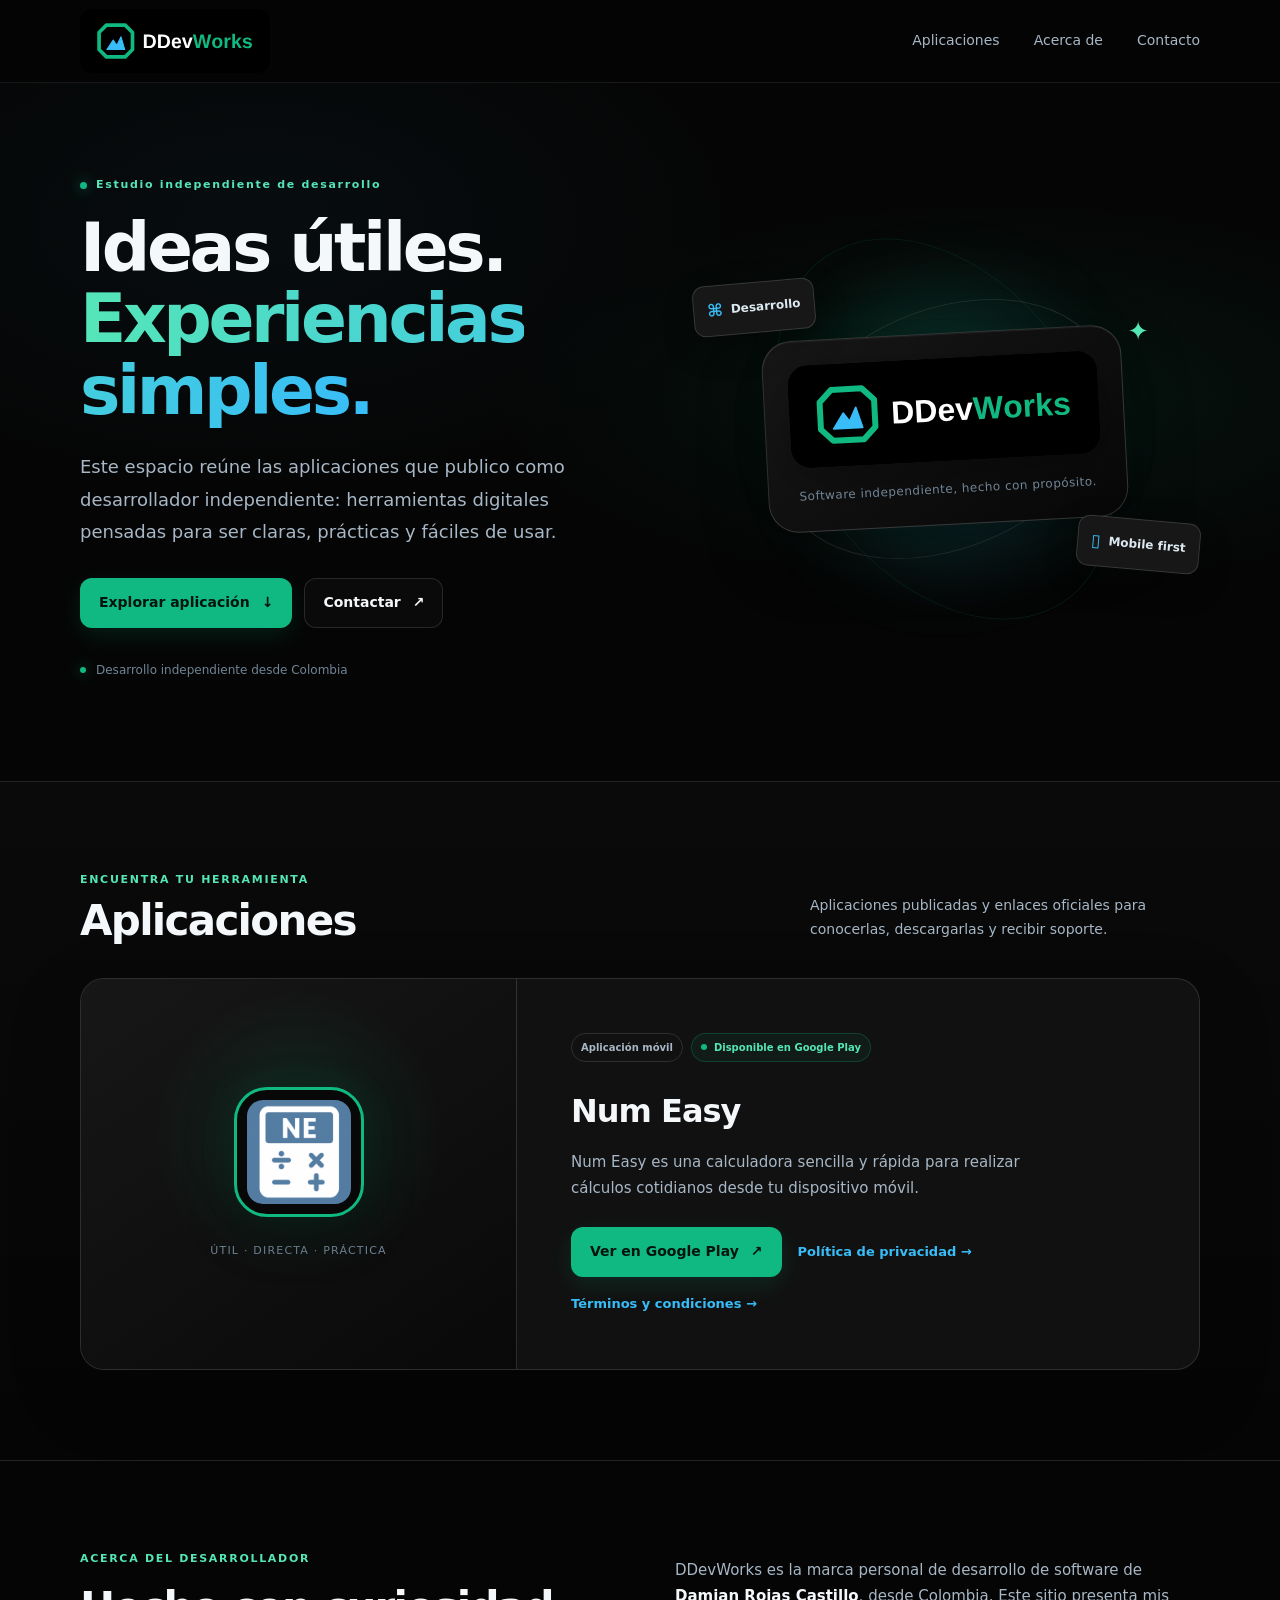
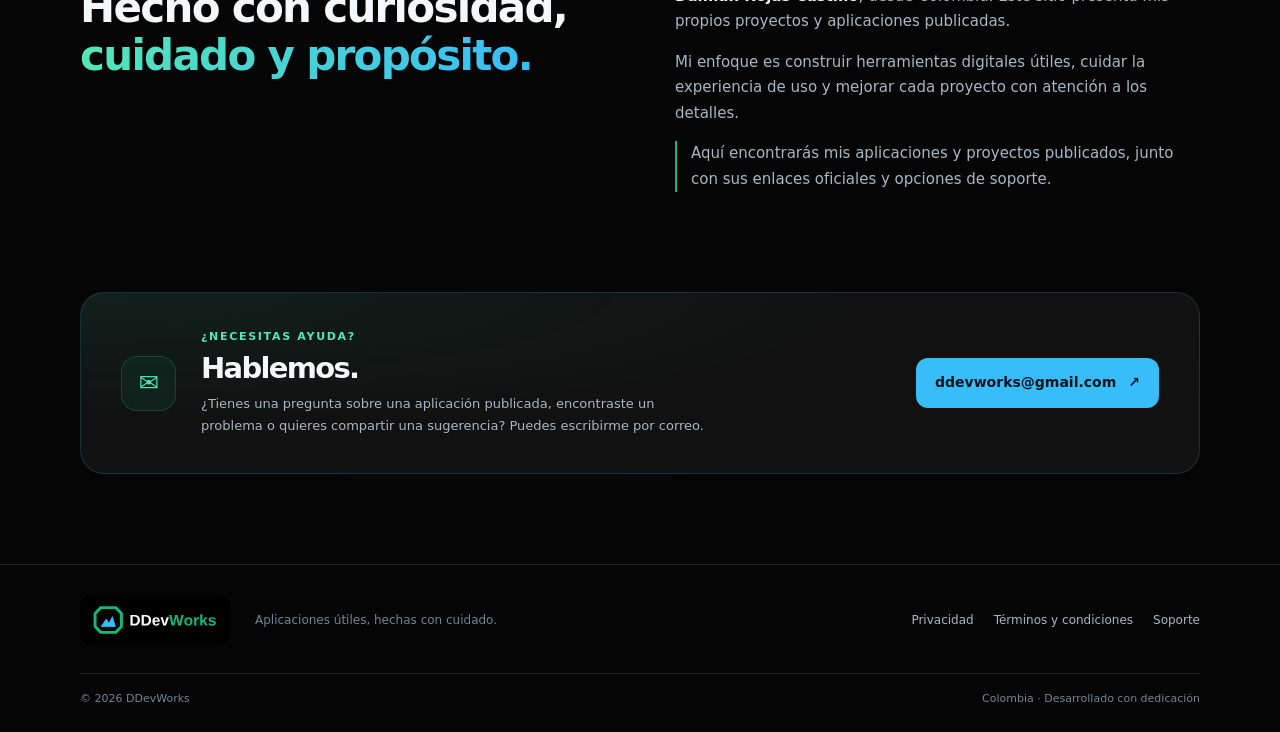
==== commit 7d39eb90: "Add files via upload" ====
--- a/index.html
+++ b/index.html
@@ -3,7 +3,7 @@
 <head>
   <meta charset="utf-8">
   <meta name="viewport" content="width=device-width, initial-scale=1">
-  <meta name="theme-color" content="#07111b">
+  <meta name="theme-color" content="#050505">
   <meta property="og:title" content="DDevWorks — Aplicaciones móviles">
   <meta property="og:description" content="Conoce las aplicaciones publicadas por DDevWorks.">
   <meta property="og:type" content="website">
@@ -63,9 +63,10 @@
         </div>
         <article class="app-card">
           <div class="app-visual">
-            <div class="num-icon" aria-label="Icono conceptual de Num Easy">
-              <span class="num-symbol">N<span>E</span></span>
-              <span class="num-orbit"></span>
+            <div class="num-icon" aria-label="Espacio para el logotipo de Num Easy">
+              <img class="num-easy-logo" src="assets/img/num-easy-logo.png" alt="Logotipo de Num Easy" onerror="this.hidden=true; this.nextElementSibling.hidden=false">
+              <span class="num-symbol" hidden>N<span>E</span></span>
+              <span class="num-orbit" aria-hidden="true"></span>
             </div>
             <span class="visual-caption">Útil · Directa · Práctica</span>
           </div>
@@ -86,7 +87,7 @@
     <section class="section about-section" id="acerca">
       <div class="container about-grid">
         <div><p class="eyebrow">ACERCA DEL DESARROLLADOR</p><h2>Hecho con curiosidad,<br><span class="text-gradient">cuidado y propósito.</span></h2></div>
-        <div class="about-copy"><p>DDevWorks es la marca personal de desarrollo de software de <strong>Damian Rojas Castillo</strong>, desde Colombia. Este sitio presenta mis propios proyectos y aplicaciones publicadas.</p><p>Mi enfoque es construir herramientas digitales útiles, cuidar la experiencia de uso y mejorar cada proyecto con atención a los detalles.</p><a class="text-link" href="https://ddevworks.blogspot.com/" target="_blank" rel="noopener noreferrer">Conoce el sitio web <span aria-hidden="true">↗</span></a></div>
+        <div class="about-copy"><p>DDevWorks es la marca personal de desarrollo de software de <strong>Damian Rojas Castillo</strong>, desde Colombia. Este sitio presenta mis propios proyectos y aplicaciones publicadas.</p><p>Mi enfoque es construir herramientas digitales útiles, cuidar la experiencia de uso y mejorar cada proyecto con atención a los detalles.</p><p class="about-note">Aquí encontrarás mis aplicaciones y proyectos publicados, junto con sus enlaces oficiales y opciones de soporte.</p></div>
       </div>
     </section>
 
--- a/assets/css/styles.css
+++ b/assets/css/styles.css
@@ -1,16 +1,16 @@
 :root {
   color-scheme: dark;
-  --bg: #07111b;
-  --bg-soft: #0b1824;
-  --surface: #0e1d2a;
-  --surface-raised: #122536;
+  --bg: #050505;
+  --bg-soft: #0b0b0b;
+  --surface: #111111;
+  --surface-raised: #1a1a1a;
   --text: #f4f8fb;
   --muted: #a7b7c5;
   --subtle: #718596;
   --green: #10b981;
   --green-light: #55e6b6;
   --blue: #38bdf8;
-  --line: rgba(183, 211, 230, .13);
+  --line: rgba(255, 255, 255, .12);
   --radius: 24px;
   --shadow: 0 24px 70px rgba(0, 0, 0, .24);
 }
@@ -24,7 +24,7 @@
 .skip-link { position: absolute; top: -60px; left: 16px; z-index: 100; padding: 10px 14px; background: var(--green); color: #04120d; border-radius: 8px; }
 .skip-link:focus { top: 12px; }
 .sr-only { position: absolute; width: 1px; height: 1px; padding: 0; margin: -1px; overflow: hidden; clip: rect(0,0,0,0); white-space: nowrap; border: 0; }
-.site-header { position: sticky; z-index: 20; top: 0; background: rgba(7,17,27,.84); border-bottom: 1px solid rgba(183,211,230,.08); backdrop-filter: blur(18px); }
+.site-header { position: sticky; z-index: 20; top: 0; background: rgba(5,5,5,.88); border-bottom: 1px solid rgba(255,255,255,.08); backdrop-filter: blur(18px); }
 .header-inner { min-height: 82px; display: flex; align-items: center; justify-content: space-between; gap: 24px; }
 .brand { display: inline-flex; align-items: center; gap: 11px; text-decoration: none; font-size: 20px; font-weight: 750; letter-spacing: -.7px; flex: none; }
 .brand-logo { display: block; width: clamp(150px, 18vw, 190px); height: auto; border-radius: 12px; transition: transform .25s ease, filter .25s ease; }
@@ -37,7 +37,7 @@
 .site-nav a, .site-footer nav a { color: var(--muted); font-size: 14px; text-decoration: none; transition: color .2s ease; }
 .site-nav a:hover, .site-footer nav a:hover { color: var(--green-light); }
 .menu-toggle { display: none; }
-.hero { position: relative; overflow: hidden; padding: 94px 0 100px; background: radial-gradient(ellipse at 78% 45%, rgba(16,185,129,.08), transparent 36%), radial-gradient(ellipse at 20% 20%, rgba(56,189,248,.07), transparent 34%); }
+.hero { position: relative; overflow: hidden; padding: 94px 0 100px; background: radial-gradient(ellipse at 78% 45%, rgba(16,185,129,.09), transparent 36%), radial-gradient(ellipse at 20% 20%, rgba(56,189,248,.045), transparent 34%); }
 .hero-grid { display: grid; grid-template-columns: 1.05fr .95fr; align-items: center; gap: 48px; min-height: 430px; }
 .eyebrow { display: flex; align-items: center; gap: 9px; margin: 0 0 18px; color: var(--green-light); font-size: 11px; line-height: 1.5; font-weight: 800; letter-spacing: 1.7px; }
 .eyebrow-dot, .status-dot { width: 7px; height: 7px; border-radius: 50%; background: var(--green); box-shadow: 0 0 14px rgba(16,185,129,.7); }
@@ -51,14 +51,14 @@
 .button-primary { color: #03140e; background: var(--green); box-shadow: 0 8px 24px rgba(16,185,129,.14); }
 .button-primary:hover { background: var(--green-light); }
 .button-secondary { color: var(--text); border-color: var(--line); background: rgba(255,255,255,.025); }
-.button-secondary:hover { border-color: rgba(56,189,248,.5); }
+.button-secondary:hover { border-color: rgba(56,189,248,.42); }
 .hero-note { display: flex; align-items: center; gap: 10px; margin-top: 32px; color: var(--subtle); font-size: 12px; }
 .status-dot { width: 6px; height: 6px; }
 .hero-art { min-height: 390px; display: grid; place-items: center; position: relative; isolation: isolate; }
 .art-glow { position: absolute; width: 280px; height: 280px; border-radius: 50%; background: linear-gradient(135deg, rgba(16,185,129,.16), rgba(56,189,248,.13)); filter: blur(36px); z-index: -1; }
-.orbit { position: absolute; width: 350px; height: 350px; border: 1px solid rgba(117,181,205,.15); border-radius: 50%; transform: rotate(-24deg) scaleY(.68); }
+.orbit { position: absolute; width: 350px; height: 350px; border: 1px solid rgba(255,255,255,.11); border-radius: 50%; transform: rotate(-24deg) scaleY(.68); }
 .orbit-two { width: 420px; height: 420px; transform: rotate(55deg) scaleY(.68); border-color: rgba(16,185,129,.12); }
-.logo-tile { display: flex; flex-direction: column; align-items: center; justify-content: center; gap: 18px; width: min(360px, 90%); padding: 24px; border: 1px solid rgba(182,220,235,.2); border-radius: 30px; background: linear-gradient(145deg, rgba(19,43,58,.96), rgba(9,24,35,.96)); box-shadow: var(--shadow), inset 0 1px rgba(255,255,255,.05); transform: rotate(-3deg); animation: logo-float 6s ease-in-out infinite; }
+.logo-tile { display: flex; flex-direction: column; align-items: center; justify-content: center; gap: 18px; width: min(360px, 90%); padding: 24px; border: 1px solid rgba(255,255,255,.16); border-radius: 30px; background: linear-gradient(145deg, rgba(24,24,24,.98), rgba(8,8,8,.98)); box-shadow: var(--shadow), inset 0 1px rgba(255,255,255,.05); transform: rotate(-3deg); animation: logo-float 6s ease-in-out infinite; }
 .hero-logo { display: block; width: 100%; max-width: 310px; height: auto; border-radius: 18px; box-shadow: 0 18px 55px rgba(0,0,0,.28); }
 @keyframes logo-float { 0%,100% { transform: translateY(0) rotate(-3deg); } 50% { transform: translateY(-10px) rotate(-1deg); } }
 .brand-mark-large { width: 82px; height: 82px; border-width: 6px; border-radius: 22px; box-shadow: 0 0 35px rgba(16,185,129,.13); }
@@ -66,20 +66,20 @@
 .tile-wordmark { margin-top: 20px; font-size: 25px; font-weight: 800; letter-spacing: -1px; }
 .tile-wordmark span { color: var(--green-light); }
 .logo-tile p { margin: 0; color: var(--subtle); font-size: 12px; text-align: center; letter-spacing: .04em; }
-.float-chip { position: absolute; display: inline-flex; align-items: center; gap: 8px; padding: 10px 13px; color: #dce9f0; border: 1px solid rgba(181,214,230,.16); border-radius: 12px; background: #102331; box-shadow: 0 12px 35px rgba(0,0,0,.18); font-size: 12px; font-weight: 650; }
+.float-chip { position: absolute; display: inline-flex; align-items: center; gap: 8px; padding: 10px 13px; color: #dce9f0; border: 1px solid rgba(255,255,255,.14); border-radius: 12px; background: #171717; box-shadow: 0 12px 35px rgba(0,0,0,.18); font-size: 12px; font-weight: 650; }
 .float-chip span { color: var(--blue); font-size: 17px; }
 .chip-code { top: 48px; left: 2px; transform: rotate(-5deg); }
 .chip-mobile { right: 0; bottom: 54px; transform: rotate(5deg); }
 .chip-spark { top: 65px; right: 38px; color: var(--green-light); font-size: 26px; border: 0; background: transparent; box-shadow: none; }
 .section { padding: 90px 0; border-top: 1px solid var(--line); }
-.apps-section { background: linear-gradient(180deg, rgba(12,29,42,.56), transparent); }
+.apps-section { background: linear-gradient(180deg, rgba(255,255,255,.018), transparent); }
 .section-heading { display: flex; align-items: end; justify-content: space-between; gap: 30px; margin-bottom: 32px; }
 .section-heading .eyebrow { margin-bottom: 9px; }
 h2 { margin-bottom: 0; font-size: clamp(30px, 4vw, 42px); line-height: 1.16; letter-spacing: -1.7px; }
 .section-heading > p { max-width: 390px; margin-bottom: 4px; color: var(--muted); font-size: 14px; }
 .app-card { display: grid; grid-template-columns: .78fr 1.22fr; overflow: hidden; border: 1px solid var(--line); border-radius: var(--radius); background: var(--surface); box-shadow: var(--shadow); }
-.app-visual { display: flex; flex-direction: column; align-items: center; justify-content: center; min-height: 330px; gap: 25px; background: radial-gradient(circle at 50% 40%, rgba(16,185,129,.15), transparent 45%), linear-gradient(145deg, #102b37, #0b1926); border-right: 1px solid var(--line); }
-.num-icon { position: relative; display: grid; place-items: center; width: 130px; height: 130px; border: 3px solid var(--green); border-radius: 33px; background: #091a25; box-shadow: 0 16px 50px rgba(0,0,0,.25), 0 0 40px rgba(16,185,129,.08); }
+.app-visual { display: flex; flex-direction: column; align-items: center; justify-content: center; min-height: 330px; gap: 25px; background: radial-gradient(circle at 50% 40%, rgba(16,185,129,.15), transparent 45%), linear-gradient(145deg, #171717, #090909); border-right: 1px solid var(--line); }
+.num-icon { position: relative; display: grid; place-items: center; width: 130px; height: 130px; border: 3px solid var(--green); border-radius: 33px; background: #080808; box-shadow: 0 16px 50px rgba(0,0,0,.25), 0 0 40px rgba(16,185,129,.08); }
 .num-symbol { font-size: 32px; font-weight: 850; letter-spacing: -2px; }
 .num-symbol span { color: var(--blue); }
 .num-orbit { position: absolute; inset: -13px; border: 1px dashed rgba(56,189,248,.35); border-radius: 40px; transform: rotate(12deg); }
@@ -102,7 +102,7 @@
 .about-copy strong { color: var(--text); }
 .about-copy .text-link { display: inline-block; margin-top: 6px; }
 .contact-section { padding: 10px 0 90px; }
-.contact-panel { display: flex; align-items: center; gap: 25px; padding: 36px 40px; border: 1px solid rgba(56,189,248,.2); border-radius: var(--radius); background: radial-gradient(ellipse at 0 0, rgba(16,185,129,.12), transparent 50%), var(--surface); }
+.contact-panel { display: flex; align-items: center; gap: 25px; padding: 36px 40px; border: 1px solid rgba(56,189,248,.18); border-radius: var(--radius); background: radial-gradient(ellipse at 0 0, rgba(16,185,129,.09), transparent 50%), var(--surface); }
 .contact-icon { display: grid; place-items: center; width: 55px; height: 55px; flex: none; border: 1px solid rgba(16,185,129,.25); border-radius: 16px; color: var(--green-light); background: rgba(16,185,129,.08); font-size: 24px; }
 .contact-copy { flex: 1; }
 .contact-copy .eyebrow { margin-bottom: 6px; }
@@ -151,7 +151,7 @@
   .menu-lines::before, .menu-lines::after { position: absolute; left: 0; content: ""; }
   .menu-lines::before { top: -6px; }
   .menu-lines::after { top: 6px; }
-  .site-nav { position: absolute; top: calc(100% + 1px); left: 0; right: 0; display: none; flex-direction: column; align-items: stretch; gap: 0; padding: 8px 18px 16px; border-bottom: 1px solid var(--line); background: #091722; }
+  .site-nav { position: absolute; top: calc(100% + 1px); left: 0; right: 0; display: none; flex-direction: column; align-items: stretch; gap: 0; padding: 8px 18px 16px; border-bottom: 1px solid var(--line); background: #080808; }
   .site-nav.is-open { display: flex; }
   .site-nav a { padding: 12px 4px; }
   .hero { padding: 58px 0 40px; }
@@ -195,3 +195,9 @@
 .js-reveal.is-visible { opacity: 1; transform: translateY(0); }
 @media (max-width: 560px) { .brand-logo { width: 148px; } .footer-logo { width: 145px; } .logo-tile { width: min(320px, 94%); } }
 @media (prefers-reduced-motion: reduce) { .logo-tile { animation: none; } .js-reveal { opacity: 1; transform: none; transition: none; } }
+
+/* Identidad de marca: negro, verde y cian; sin fondos azulados. */
+.about-note { margin: 6px 0 0; padding-left: 14px; border-left: 2px solid var(--green); color: var(--subtle); font-size: 13px; }
+.num-easy-logo { display: block; width: 100%; height: 100%; object-fit: contain; padding: 10px; border-radius: 26px; }
+.num-icon:has(.num-easy-logo:not([hidden])) { overflow: hidden; }
+.num-icon:has(.num-easy-logo:not([hidden])) .num-orbit { pointer-events: none; }
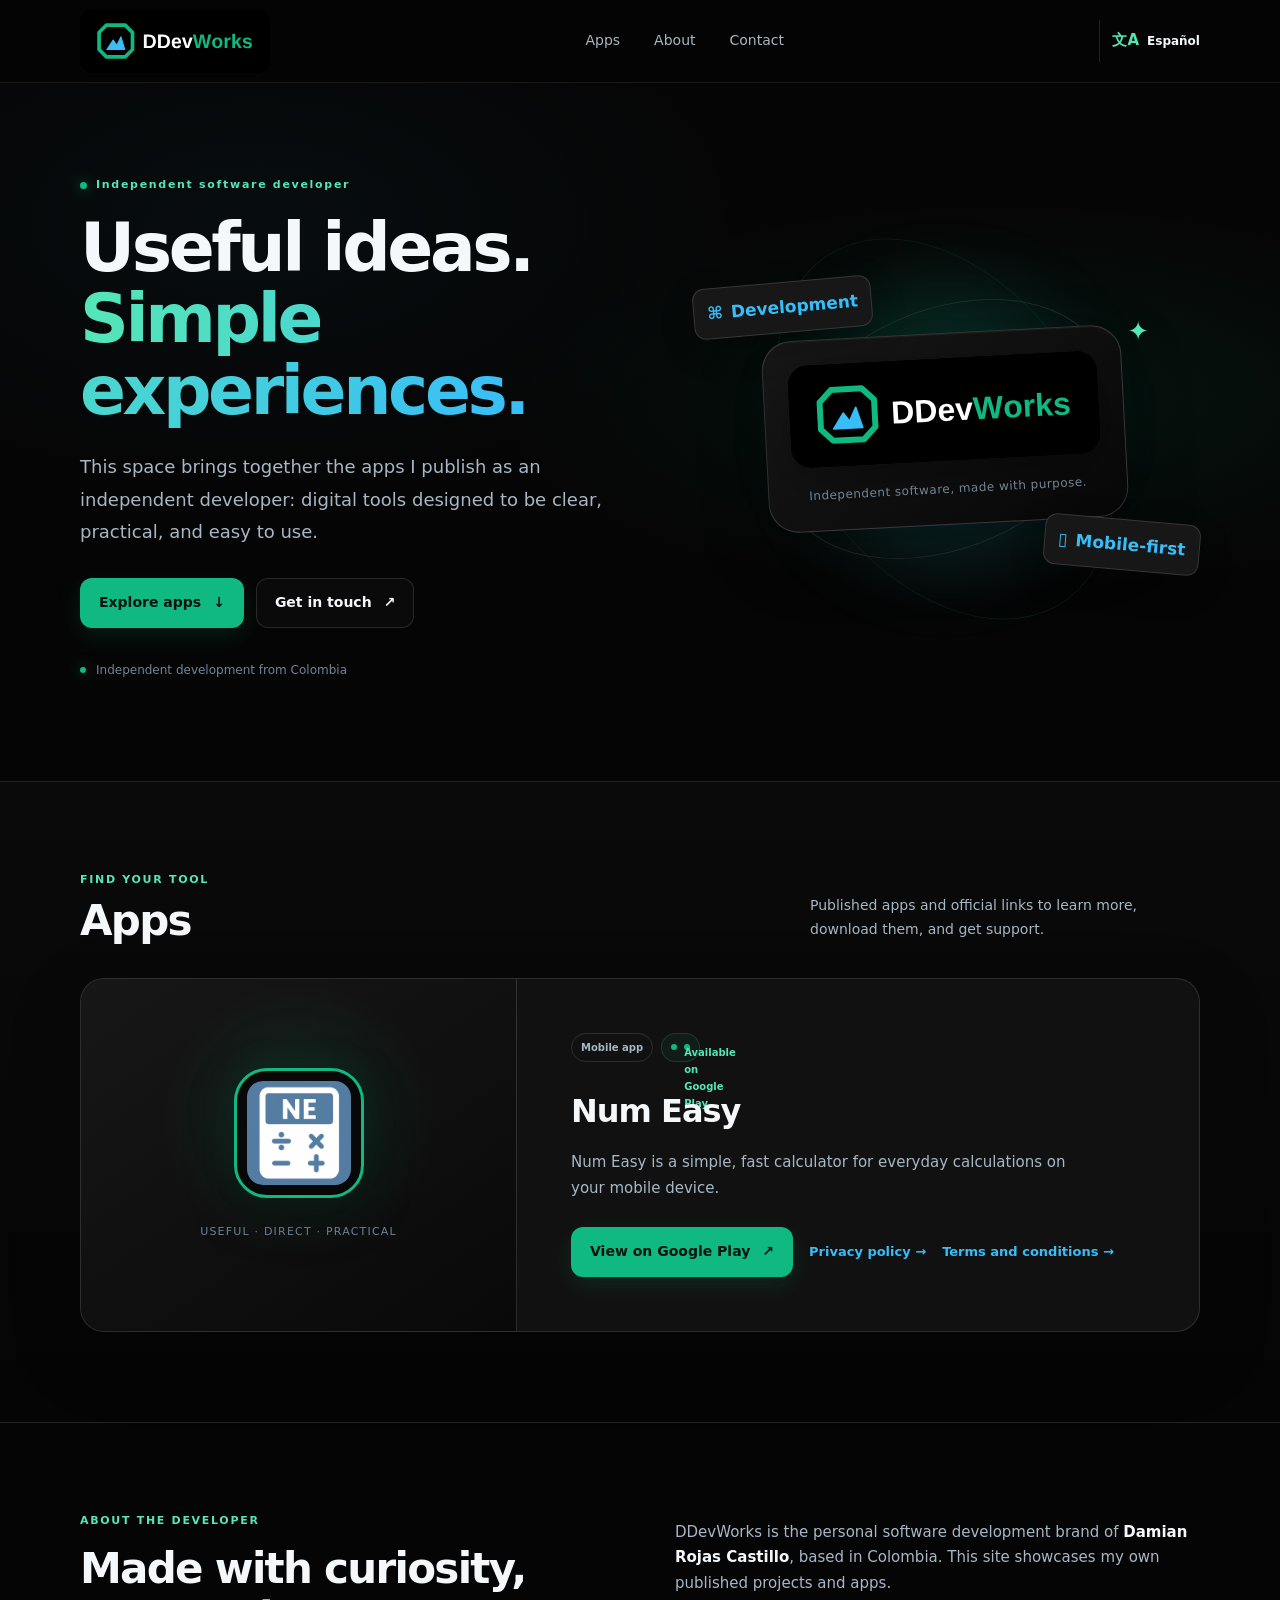
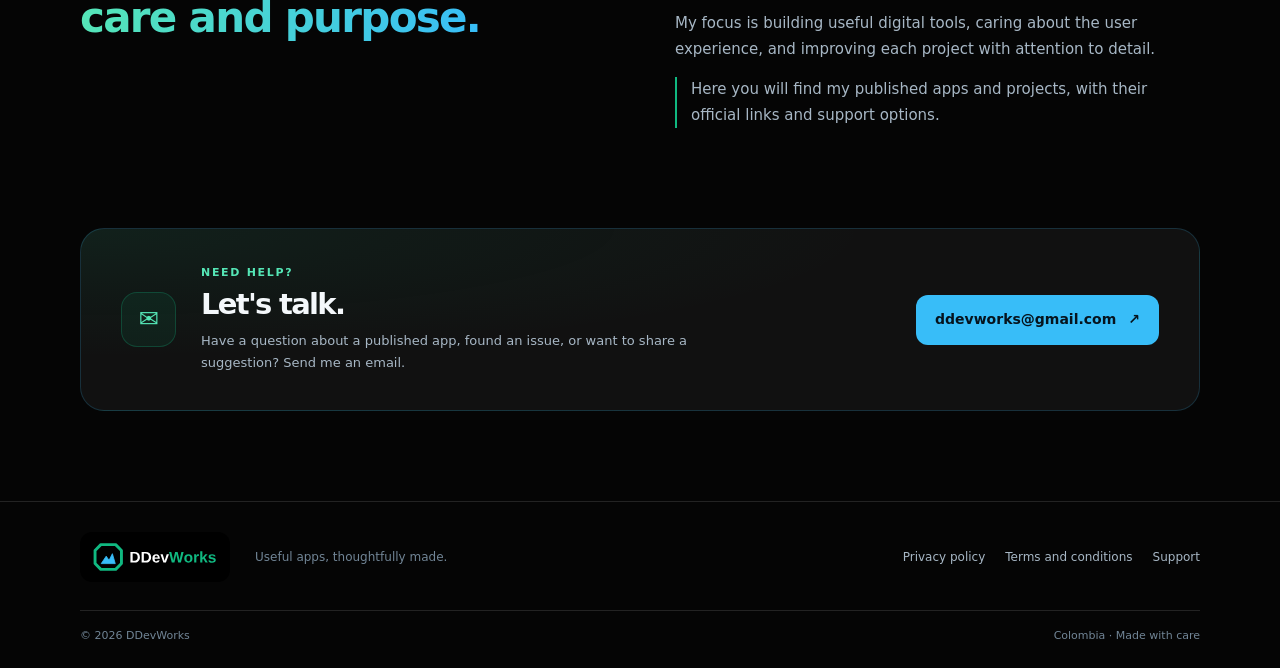
==== commit 9c0b4710: "Add files via upload" ====
--- a/index.html
+++ b/index.html
@@ -1,33 +1,30 @@
 <!doctype html>
-<html lang="es">
+<html lang="en">
 <head>
   <meta charset="utf-8">
   <meta name="viewport" content="width=device-width, initial-scale=1">
   <meta name="theme-color" content="#050505">
-  <meta property="og:title" content="DDevWorks — Aplicaciones móviles">
-  <meta property="og:description" content="Conoce las aplicaciones publicadas por DDevWorks.">
+  <meta property="og:title" content="DDevWorks — Mobile applications" data-i18n-content="meta.ogTitle">
+  <meta property="og:description" content="Discover applications published by DDevWorks." data-i18n-content="meta.ogDescription">
   <meta property="og:type" content="website">
-  <meta name="description" content="Conoce las aplicaciones móviles publicadas por DDevWorks, un proyecto independiente de desarrollo de software de Damian Rojas Castillo.">
-  <title>DDevWorks — Aplicaciones útiles, hechas con cuidado</title>
+  <meta name="description" content="Discover mobile applications published by DDevWorks, an independent software project by Damian Rojas Castillo." data-i18n-content="meta.description">
+  <title data-i18n="meta.title">DDevWorks — Useful apps, thoughtfully made</title>
   <link rel="icon" href="assets/img/favicon.svg" type="image/svg+xml">
   <link rel="stylesheet" href="assets/css/styles.css">
   <script src="assets/js/main.js" defer></script>
 </head>
 <body>
-  <a class="skip-link" href="#contenido">Saltar al contenido</a>
+  <a class="skip-link" href="#contenido" data-i18n="a11y.skip">Skip to content</a>
   <header class="site-header">
     <div class="container header-inner">
-      <a class="brand" href="index.html" aria-label="DDevWorks, inicio">
-        <img class="brand-logo" src="assets/img/ddevworks-logo-completo-negro-puro.svg" alt="DDevWorks">
-      </a>
-      <button class="menu-toggle" type="button" aria-expanded="false" aria-controls="site-nav">
-        <span class="sr-only">Abrir menú</span><span class="menu-lines" aria-hidden="true"></span>
-      </button>
-      <nav class="site-nav" id="site-nav" aria-label="Navegación principal">
-        <a href="#aplicaciones">Aplicaciones</a>
-        <a href="#acerca">Acerca de</a>
-        <a href="#contacto">Contacto</a>
+      <a class="brand" href="index.html" aria-label="DDevWorks, home" data-i18n-aria="a11y.home"><img class="brand-logo" src="assets/img/ddevworks-logo-completo-negro-puro.svg" alt="DDevWorks"></a>
+      <button class="menu-toggle" type="button" aria-expanded="false" aria-controls="site-nav" aria-label="Open menu" data-i18n-aria="a11y.openMenu"><span class="sr-only" data-i18n="a11y.openMenu">Open menu</span><span class="menu-lines" aria-hidden="true"></span></button>
+      <nav class="site-nav" id="site-nav" aria-label="Main navigation" data-i18n-aria="a11y.mainNav">
+        <a href="#aplicaciones" data-i18n="nav.apps">Apps</a>
+        <a href="#acerca" data-i18n="nav.about">About</a>
+        <a href="#contacto" data-i18n="nav.contact">Contact</a>
       </nav>
+      <button class="language-toggle" type="button" data-language-toggle aria-label="Cambiar idioma a español" data-i18n-aria="language.switchToSpanish"><span aria-hidden="true">文A</span><span data-language-label>Español</span></button>
     </div>
   </header>
 
@@ -35,21 +32,21 @@
     <section class="hero">
       <div class="container hero-grid">
         <div class="hero-copy">
-          <p class="eyebrow"><span class="eyebrow-dot"></span> Estudio independiente de desarrollo</p>
-          <h1>Ideas útiles.<br><span class="text-gradient">Experiencias simples.</span></h1>
-          <p class="hero-lead">Este espacio reúne las aplicaciones que publico como desarrollador independiente: herramientas digitales pensadas para ser claras, prácticas y fáciles de usar.</p>
+          <p class="eyebrow"><span class="eyebrow-dot"></span><span data-i18n="hero.eyebrow">Independent software developer</span></p>
+          <h1 data-i18n-html="hero.title">Useful ideas.<br><span class="text-gradient">Simple experiences.</span></h1>
+          <p class="hero-lead" data-i18n="hero.lead">This space brings together the apps I publish as an independent developer: digital tools designed to be clear, practical, and easy to use.</p>
           <div class="hero-actions">
-            <a class="button button-primary" href="#aplicaciones">Explorar aplicación <span aria-hidden="true">↓</span></a>
-            <a class="button button-secondary" href="mailto:ddevworks@gmail.com">Contactar <span aria-hidden="true">↗</span></a>
+            <a class="button button-primary" href="#aplicaciones"><span data-i18n="hero.explore">Explore apps</span> <span aria-hidden="true">↓</span></a>
+            <a class="button button-secondary" href="mailto:ddevworks@gmail.com"><span data-i18n="hero.contact">Get in touch</span> <span aria-hidden="true">↗</span></a>
           </div>
-          <div class="hero-note"><span class="status-dot"></span> Desarrollo independiente desde Colombia</div>
+          <div class="hero-note"><span class="status-dot"></span><span data-i18n="hero.location">Independent development from Colombia</span></div>
         </div>
-        <div class="hero-art" aria-label="Identidad visual de DDevWorks" role="img">
+        <div class="hero-art" aria-label="DDevWorks visual identity" role="img" data-i18n-aria="hero.artLabel">
           <div class="orbit orbit-one"></div><div class="orbit orbit-two"></div>
           <div class="art-glow"></div>
-          <div class="logo-tile"><img class="hero-logo" src="assets/img/ddevworks-logo-completo-negro-puro.svg" alt="Logotipo oficial de DDevWorks"><p>Software independiente, hecho con propósito.</p></div>
-          <span class="float-chip chip-code"><span aria-hidden="true">⌘</span> Desarrollo</span>
-          <span class="float-chip chip-mobile"><span aria-hidden="true">▯</span> Mobile first</span>
+          <div class="logo-tile"><img class="hero-logo" src="assets/img/ddevworks-logo-completo-negro-puro.svg" alt="Official DDevWorks logo"><p data-i18n="hero.logoCaption">Independent software, made with purpose.</p></div>
+          <span class="float-chip chip-code"><span aria-hidden="true">⌘</span><span data-i18n="hero.chipDev">Development</span></span>
+          <span class="float-chip chip-mobile"><span aria-hidden="true">▯</span><span data-i18n="hero.chipMobile">Mobile-first</span></span>
           <span class="float-chip chip-spark">✦</span>
         </div>
       </div>
@@ -58,26 +55,26 @@
     <section class="section apps-section" id="aplicaciones">
       <div class="container">
         <div class="section-heading">
-          <div><p class="eyebrow">ENCUENTRA TU HERRAMIENTA</p><h2>Aplicaciones</h2></div>
-          <p>Aplicaciones publicadas y enlaces oficiales para conocerlas, descargarlas y recibir soporte.</p>
+          <div><p class="eyebrow" data-i18n="apps.eyebrow">FIND YOUR TOOL</p><h2 data-i18n="apps.title">Apps</h2></div>
+          <p data-i18n="apps.intro">Published apps and official links to learn more, download them, and get support.</p>
         </div>
         <article class="app-card">
           <div class="app-visual">
-            <div class="num-icon" aria-label="Espacio para el logotipo de Num Easy">
-              <img class="num-easy-logo" src="assets/img/num-easy-logo.png" alt="Logotipo de Num Easy" onerror="this.hidden=true; this.nextElementSibling.hidden=false">
+            <div class="num-icon" aria-label="Num Easy app logo placeholder" data-i18n-aria="apps.logoPlaceholder">
+              <img class="num-easy-logo" src="assets/img/num-easy-logo.png" alt="Num Easy app logo" onerror="this.hidden=true; this.nextElementSibling.hidden=false" data-i18n-alt="apps.logoAlt">
               <span class="num-symbol" hidden>N<span>E</span></span>
               <span class="num-orbit" aria-hidden="true"></span>
             </div>
-            <span class="visual-caption">Útil · Directa · Práctica</span>
+            <span class="visual-caption" data-i18n="apps.caption">Useful · Direct · Practical</span>
           </div>
           <div class="app-details">
-            <div class="app-meta"><span class="tag">Aplicación móvil</span><span class="tag tag-live"><span></span> Disponible en Google Play</span></div>
+            <div class="app-meta"><span class="tag" data-i18n="apps.type">Mobile app</span><span class="tag tag-live"><span></span><span data-i18n="apps.available">Available on Google Play</span></span></div>
             <h3>Num Easy</h3>
-            <p class="app-description">Num Easy es una calculadora sencilla y rápida para realizar cálculos cotidianos desde tu dispositivo móvil.</p>
+            <p class="app-description" data-i18n="apps.description">Num Easy is a simple, fast calculator for everyday calculations on your mobile device.</p>
             <div class="app-links">
-              <a class="button button-primary" href="https://play.google.com/store/apps/details?id=com.ddevworks.numeasy&amp;pcampaignid=web_share" target="_blank" rel="noopener noreferrer">Ver en Google Play <span aria-hidden="true">↗</span></a>
-              <a class="text-link" href="privacy.html">Política de privacidad <span aria-hidden="true">→</span></a>
-              <a class="text-link" href="terms.html">Términos y condiciones <span aria-hidden="true">→</span></a>
+              <a class="button button-primary" href="https://play.google.com/store/apps/details?id=com.ddevworks.numeasy&amp;pcampaignid=web_share" target="_blank" rel="noopener noreferrer"><span data-i18n="apps.googlePlay">View on Google Play</span> <span aria-hidden="true">↗</span></a>
+              <a class="text-link" href="privacy.html"><span data-i18n="legal.privacy">Privacy policy</span> <span aria-hidden="true">→</span></a>
+              <a class="text-link" href="terms.html"><span data-i18n="legal.terms">Terms and conditions</span> <span aria-hidden="true">→</span></a>
             </div>
           </div>
         </article>
@@ -86,15 +83,15 @@
 
     <section class="section about-section" id="acerca">
       <div class="container about-grid">
-        <div><p class="eyebrow">ACERCA DEL DESARROLLADOR</p><h2>Hecho con curiosidad,<br><span class="text-gradient">cuidado y propósito.</span></h2></div>
-        <div class="about-copy"><p>DDevWorks es la marca personal de desarrollo de software de <strong>Damian Rojas Castillo</strong>, desde Colombia. Este sitio presenta mis propios proyectos y aplicaciones publicadas.</p><p>Mi enfoque es construir herramientas digitales útiles, cuidar la experiencia de uso y mejorar cada proyecto con atención a los detalles.</p><p class="about-note">Aquí encontrarás mis aplicaciones y proyectos publicados, junto con sus enlaces oficiales y opciones de soporte.</p></div>
+        <div><p class="eyebrow" data-i18n="about.eyebrow">ABOUT THE DEVELOPER</p><h2 data-i18n-html="about.title">Made with curiosity,<br><span class="text-gradient">care and purpose.</span></h2></div>
+        <div class="about-copy"><p data-i18n-html="about.p1">DDevWorks is the personal software development brand of <strong>Damian Rojas Castillo</strong>, based in Colombia. This site showcases my own published projects and apps.</p><p data-i18n="about.p2">My focus is building useful digital tools, caring about the user experience, and improving each project with attention to detail.</p><p class="about-note" data-i18n="about.note">Here you will find my published apps and projects, with their official links and support options.</p></div>
       </div>
     </section>
 
     <section class="contact-section" id="contacto">
       <div class="container contact-panel">
         <div class="contact-icon" aria-hidden="true">✉</div>
-        <div class="contact-copy"><p class="eyebrow">¿NECESITAS AYUDA?</p><h2>Hablemos.</h2><p>¿Tienes una pregunta sobre una aplicación publicada, encontraste un problema o quieres compartir una sugerencia? Puedes escribirme por correo.</p></div>
+        <div class="contact-copy"><p class="eyebrow" data-i18n="contact.eyebrow">NEED HELP?</p><h2 data-i18n="contact.title">Let's talk.</h2><p data-i18n="contact.description">Have a question about a published app, found an issue, or want to share a suggestion? Send me an email.</p></div>
         <a class="button button-light" href="mailto:ddevworks@gmail.com">ddevworks@gmail.com <span aria-hidden="true">↗</span></a>
       </div>
     </section>
@@ -102,11 +99,11 @@
 
   <footer class="site-footer">
     <div class="container footer-main">
-      <a class="brand footer-brand" href="index.html" aria-label="DDevWorks, inicio"><img class="brand-logo footer-logo" src="assets/img/ddevworks-logo-completo-negro-puro.svg" alt="DDevWorks"></a>
-      <p>Aplicaciones útiles, hechas con cuidado.</p>
-      <nav aria-label="Enlaces legales"><a href="privacy.html">Privacidad</a><a href="terms.html">Términos y condiciones</a><a href="mailto:ddevworks@gmail.com">Soporte</a></nav>
+      <a class="brand footer-brand" href="index.html" aria-label="DDevWorks, home" data-i18n-aria="a11y.home"><img class="brand-logo footer-logo" src="assets/img/ddevworks-logo-completo-negro-puro.svg" alt="DDevWorks"></a>
+      <p data-i18n="footer.tagline">Useful apps, thoughtfully made.</p>
+      <nav aria-label="Legal links" data-i18n-aria="a11y.legalNav"><a href="privacy.html" data-i18n="legal.privacy">Privacy</a><a href="terms.html" data-i18n="legal.terms">Terms and conditions</a><a href="mailto:ddevworks@gmail.com" data-i18n="footer.support">Support</a></nav>
     </div>
-    <div class="container footer-bottom"><span>© <span data-current-year>2026</span> DDevWorks</span><span>Colombia <span aria-hidden="true">·</span> Desarrollado con dedicación</span></div>
+    <div class="container footer-bottom"><span>© <span data-current-year>2026</span> DDevWorks</span><span data-i18n-html="footer.location">Colombia <span aria-hidden="true">·</span> Made with care</span></div>
   </footer>
 </body>
 </html>
--- a/assets/css/styles.css
+++ b/assets/css/styles.css
@@ -201,3 +201,24 @@
 .num-easy-logo { display: block; width: 100%; height: 100%; object-fit: contain; padding: 10px; border-radius: 26px; }
 .num-icon:has(.num-easy-logo:not([hidden])) { overflow: hidden; }
 .num-icon:has(.num-easy-logo:not([hidden])) .num-orbit { pointer-events: none; }
+
+
+/* Language selector: a simple, flat control that stays visible on every page. */
+.header-inner { gap: 22px; }
+.language-toggle { display: inline-flex; align-items: center; justify-content: center; gap: 8px; flex: none; padding: 8px 0 8px 12px; border: 0; border-left: 1px solid var(--line); border-radius: 0; color: var(--text); background: transparent; font: inherit; font-size: 12px; font-weight: 700; cursor: pointer; transition: color .2s ease; }
+.language-toggle [aria-hidden="true"] { color: var(--green-light); font-size: 15px; }
+.language-toggle:hover { color: var(--green-light); }
+.language-toggle:focus-visible { outline: 2px solid var(--green); outline-offset: 5px; }
+@media (max-width: 620px) {
+  .header-inner { gap: 12px; }
+  .site-nav { top: calc(100% + 1px); }
+  .language-toggle { margin-left: auto; padding: 8px 0 8px 10px; font-size: 11px; }
+  .menu-toggle { flex: none; }
+}
+
+@media (max-width: 380px) {
+  .header-inner { gap: 8px; }
+  .brand-logo { width: 112px; }
+  .language-toggle { gap: 5px; padding-left: 7px; font-size: 10px; }
+  .menu-toggle { width: 39px; height: 39px; }
+}
